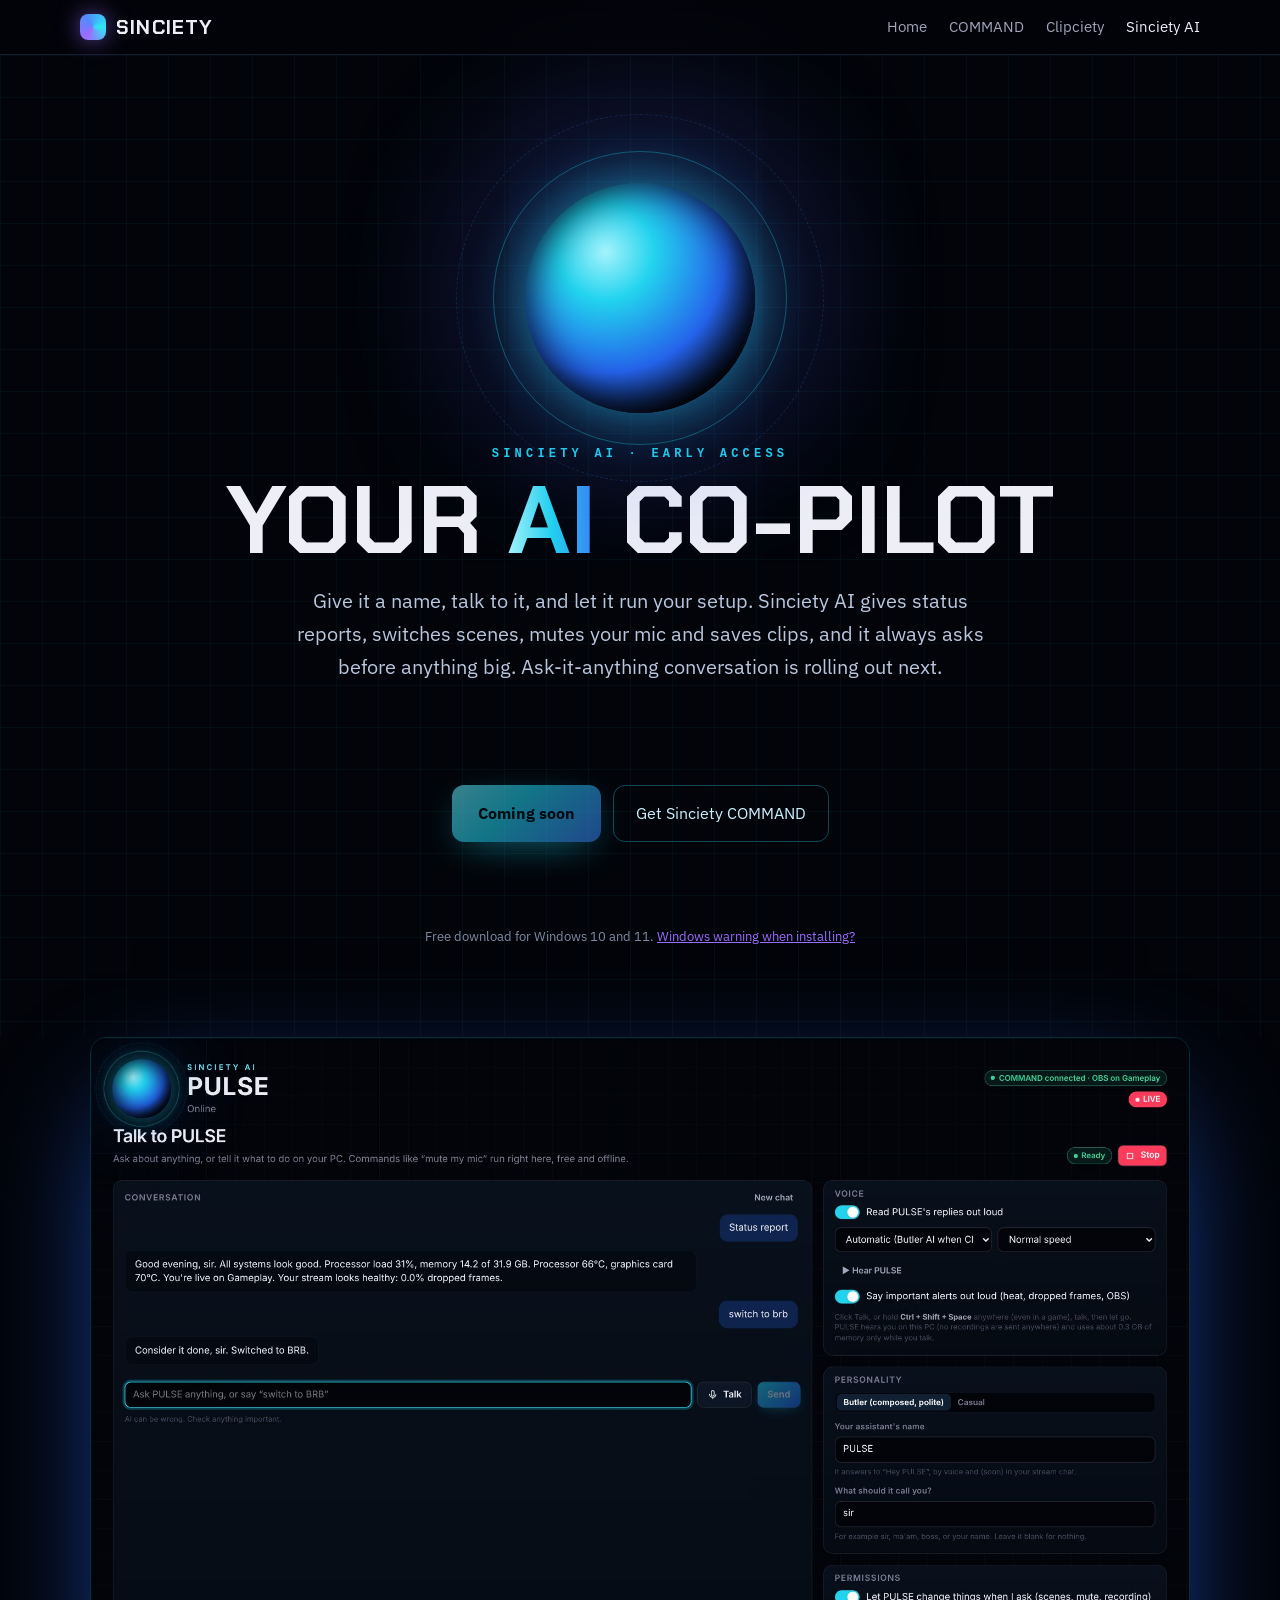
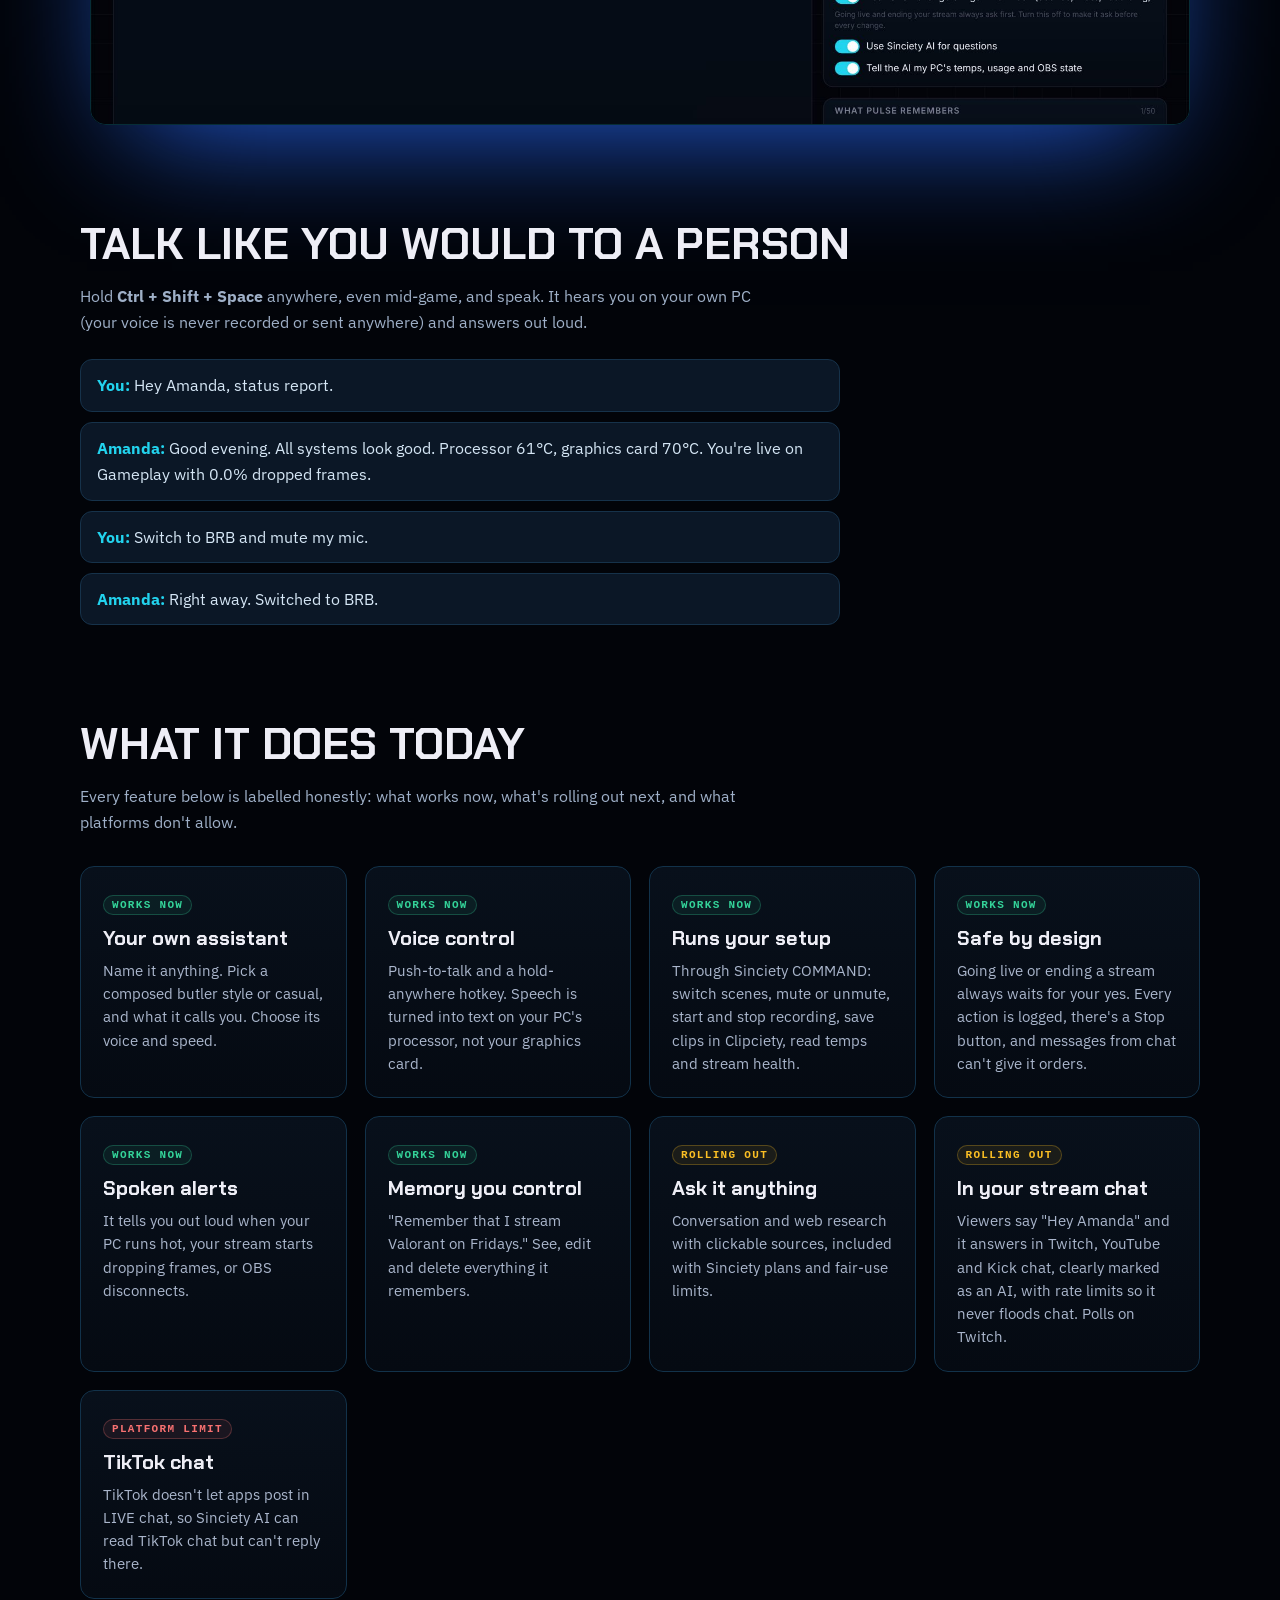
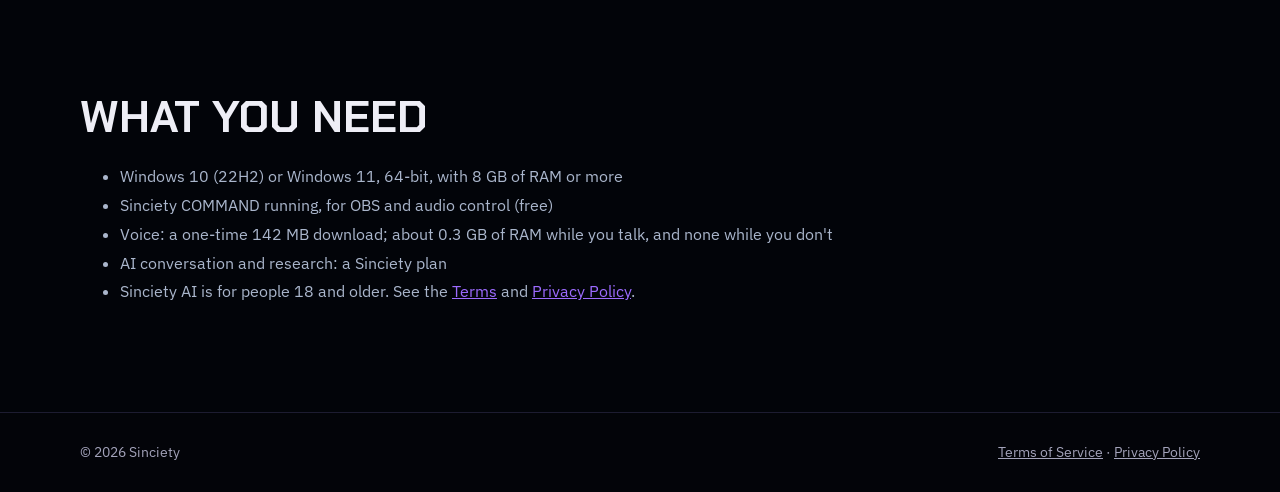
==== ai/index.html @ 3f9b436f "Sinciety AI page (early access, honest feature labels, download button appears on first release); fo" ====
<!doctype html>
<html lang="en">
<head>
  <meta charset="utf-8">
  <meta name="viewport" content="width=device-width, initial-scale=1, viewport-fit=cover">
  <title>Sinciety AI</title>
  <meta name="description" content="Sinciety AI: an AI companion for your PC and your stream. Name it, talk to it, and let it run your setup through Sinciety COMMAND.">
  <meta name="theme-color" content="#020409">
  <link rel="icon" href="../clipciety/icon.png">
  <link rel="preconnect" href="https://fonts.googleapis.com">
  <link rel="preconnect" href="https://fonts.gstatic.com" crossorigin>
  <link rel="stylesheet" href="https://fonts.googleapis.com/css2?family=Chakra+Petch:wght@500;600;700&family=IBM+Plex+Sans:wght@400;500;600&display=swap">
  <link rel="stylesheet" href="../styles.css">
  <style>
    :root { --cyan: #22d3ee; --blue: #2563eb; }
    body { background: #020409; }
    .ai-hero { position: relative; overflow: hidden; padding: clamp(60px, 10vw, 130px) 0 clamp(40px, 6vw, 80px); text-align: center;
      background-image: linear-gradient(#22d3ee0d 1px, transparent 1px), linear-gradient(90deg, #22d3ee0d 1px, transparent 1px); background-size: 42px 42px; }
    .orb { width: clamp(150px, 22vw, 230px); aspect-ratio: 1; border-radius: 50%; margin: 0 auto 34px; position: relative;
      background: radial-gradient(circle at 35% 30%, #a5f3fc 0%, #22d3ee 22%, #2563eb 55%, #020409 78%);
      box-shadow: 0 0 60px -6px #22d3eeaa, 0 0 200px -30px #2563eb, inset 0 0 40px #020409; animation: breathe 4s ease-in-out infinite; }
    .orb::before, .orb::after { content: ""; position: absolute; inset: -14%; border-radius: 50%; border: 1px solid #22d3ee55; animation: spin 14s linear infinite; }
    .orb::after { inset: -30%; border: 1px dashed #3b82f633; animation-duration: 28s; animation-direction: reverse; }
    @keyframes breathe { 50% { transform: scale(1.04) } } @keyframes spin { to { transform: rotate(360deg) } }
    @media (prefers-reduced-motion: reduce) { .orb, .orb::before, .orb::after { animation: none } }
    .ai-hero .eyebrow { font: 600 12px var(--mono, monospace); letter-spacing: .35em; color: var(--cyan); }
    .ai-hero h1 { font: 700 clamp(44px, 8vw, 96px)/.95 "Chakra Petch", sans-serif; text-transform: uppercase; margin: 14px 0 18px; }
    .ai-hero h1 span { background: linear-gradient(90deg, #a5f3fc, #22d3ee, #3b82f6); -webkit-background-clip: text; background-clip: text; color: transparent; }
    .ai-hero p.lede { color: #b9c6dd; font-size: clamp(17px, 2vw, 20px); max-width: 60ch; margin: 0 auto; }
    .cta { display: flex; gap: 12px; justify-content: center; flex-wrap: wrap; margin-top: 30px; }
    .btn-ai { display: inline-flex; align-items: center; gap: 8px; padding: 14px 26px; border-radius: 12px; font-weight: 700; color: #02131a; text-decoration: none;
      background: linear-gradient(135deg, #67e8f9, #22d3ee 40%, #3b82f6); box-shadow: 0 10px 40px -12px #22d3ee; }
    .btn-ai[aria-disabled="true"] { opacity: .55; pointer-events: none; }
    .btn-line { padding: 14px 22px; border-radius: 12px; border: 1px solid #22d3ee55; color: #cdeffd; text-decoration: none; }
    .note { color: #7f8ba3; font-size: 13px; margin-top: 12px; }
    .shot { max-width: 1100px; margin: 0 auto; border-radius: 16px; overflow: hidden; border: 1px solid #22d3ee33; box-shadow: 0 40px 120px -40px #2563eb; }
    .shot img { display: block; width: 100%; height: auto; }
    .grid3 { display: grid; grid-template-columns: repeat(auto-fit, minmax(260px, 1fr)); gap: 18px; margin-top: 30px; }
    .tile { padding: 22px; border-radius: 14px; background: linear-gradient(180deg, #08101b, #050a12); border: 1px solid #12324a; }
    .tile h3 { font: 700 20px "Chakra Petch", sans-serif; margin: 0 0 8px; }
    .tile p { color: #aab6cc; margin: 0; font-size: 15px; line-height: 1.55; }
    .tag { display: inline-block; font: 600 11px var(--mono, monospace); letter-spacing: .12em; padding: 3px 8px; border-radius: 999px; margin-bottom: 10px; }
    .tag.now { color: #34d399; background: #34d39914; border: 1px solid #34d39944; }
    .tag.soon { color: #fbbf24; background: #fbbf2414; border: 1px solid #fbbf2444; }
    .tag.wait { color: #f87171; background: #f8717114; border: 1px solid #f8717144; }
    section.ai-sec { padding: clamp(50px, 7vw, 90px) 0; }
    section.ai-sec h2 { font: 700 clamp(28px, 4vw, 44px) "Chakra Petch", sans-serif; text-transform: uppercase; margin: 0; }
    section.ai-sec .sub { color: #9fb0c8; max-width: 70ch; margin-top: 10px; }
    .says { display: grid; gap: 10px; margin-top: 24px; max-width: 760px; }
    .says div { padding: 12px 16px; border-radius: 12px; background: #0b1726; border: 1px solid #16324a; color: #d5e6f5; }
    .says b { color: var(--cyan); }
    ul.req { color: #aab6cc; line-height: 1.8; }
  </style>
</head>
<body>
  <header class="site"><div class="wrap">
    <a class="brand" href="../"><i aria-hidden="true"></i>Sinciety</a>
    <nav class="site" aria-label="Main">
      <a href="../">Home</a>
      <a href="../command/">COMMAND</a>
      <a href="../clipciety/">Clipciety</a>
      <a href="./" aria-current="page">Sinciety AI</a>
    </nav>
  </div></header>

  <main>
    <section class="ai-hero">
      <div class="wrap">
        <div class="orb" aria-hidden="true"></div>
        <div class="eyebrow">SINCIETY AI · EARLY ACCESS</div>
        <h1>Your <span>AI</span> co-pilot</h1>
        <p class="lede">Give it a name, talk to it, and let it run your setup. Sinciety AI gives status reports, switches scenes, mutes your mic and saves clips, and it always asks before anything big. Ask-it-anything conversation is rolling out next.</p>
        <div class="cta">
          <a class="btn-ai" id="dl" href="https://downloads.sinciety.org/ai" aria-disabled="true">Coming soon</a>
          <a class="btn-line" href="../command/">Get Sinciety COMMAND</a>
        </div>
        <p class="note" id="dl-note">Free download for Windows 10 and 11. <a href="../install.html">Windows warning when installing?</a></p>
      </div>
    </section>

    <div class="wrap"><div class="shot"><img src="../assets/media/ai/app.jpg" alt="Sinciety AI: the glowing orb, a spoken status report and voice settings" width="2000" height="1250" loading="lazy"></div></div>

    <section class="ai-sec">
      <div class="wrap">
        <h2>Talk like you would to a person</h2>
        <p class="sub">Hold <b>Ctrl + Shift + Space</b> anywhere, even mid-game, and speak. It hears you on your own PC (your voice is never recorded or sent anywhere) and answers out loud.</p>
        <div class="says">
          <div><b>You:</b> Hey Amanda, status report.</div>
          <div><b>Amanda:</b> Good evening. All systems look good. Processor 61°C, graphics card 70°C. You're live on Gameplay with 0.0% dropped frames.</div>
          <div><b>You:</b> Switch to BRB and mute my mic.</div>
          <div><b>Amanda:</b> Right away. Switched to BRB.</div>
        </div>
      </div>
    </section>

    <section class="ai-sec" style="padding-top:0">
      <div class="wrap">
        <h2>What it does today</h2>
        <p class="sub">Every feature below is labelled honestly: what works now, what's rolling out next, and what platforms don't allow.</p>
        <div class="grid3">
          <div class="tile"><span class="tag now">WORKS NOW</span><h3>Your own assistant</h3><p>Name it anything. Pick a composed butler style or casual, and what it calls you. Choose its voice and speed.</p></div>
          <div class="tile"><span class="tag now">WORKS NOW</span><h3>Voice control</h3><p>Push-to-talk and a hold-anywhere hotkey. Speech is turned into text on your PC's processor, not your graphics card.</p></div>
          <div class="tile"><span class="tag now">WORKS NOW</span><h3>Runs your setup</h3><p>Through Sinciety COMMAND: switch scenes, mute or unmute, start and stop recording, save clips in Clipciety, read temps and stream health.</p></div>
          <div class="tile"><span class="tag now">WORKS NOW</span><h3>Safe by design</h3><p>Going live or ending a stream always waits for your yes. Every action is logged, there's a Stop button, and messages from chat can't give it orders.</p></div>
          <div class="tile"><span class="tag now">WORKS NOW</span><h3>Spoken alerts</h3><p>It tells you out loud when your PC runs hot, your stream starts dropping frames, or OBS disconnects.</p></div>
          <div class="tile"><span class="tag now">WORKS NOW</span><h3>Memory you control</h3><p>"Remember that I stream Valorant on Fridays." See, edit and delete everything it remembers.</p></div>
          <div class="tile"><span class="tag soon">ROLLING OUT</span><h3>Ask it anything</h3><p>Conversation and web research with clickable sources, included with Sinciety plans and fair-use limits.</p></div>
          <div class="tile"><span class="tag soon">ROLLING OUT</span><h3>In your stream chat</h3><p>Viewers say "Hey Amanda" and it answers in Twitch, YouTube and Kick chat, clearly marked as an AI, with rate limits so it never floods chat. Polls on Twitch.</p></div>
          <div class="tile"><span class="tag wait">PLATFORM LIMIT</span><h3>TikTok chat</h3><p>TikTok doesn't let apps post in LIVE chat, so Sinciety AI can read TikTok chat but can't reply there.</p></div>
        </div>
      </div>
    </section>

    <section class="ai-sec" style="padding-top:0">
      <div class="wrap">
        <h2>What you need</h2>
        <ul class="req">
          <li>Windows 10 (22H2) or Windows 11, 64-bit, with 8 GB of RAM or more</li>
          <li>Sinciety COMMAND running, for OBS and audio control (free)</li>
          <li>Voice: a one-time 142 MB download; about 0.3 GB of RAM while you talk, and none while you don't</li>
          <li>AI conversation and research: a Sinciety plan</li>
          <li>Sinciety AI is for people 18 and older. See the <a href="../clipciety/terms.html">Terms</a> and <a href="../clipciety/privacy.html">Privacy Policy</a>.</li>
        </ul>
      </div>
    </section>
  </main>

  <footer class="site"><div class="wrap">
    <span>© 2026 Sinciety</span>
    <span><a href="../clipciety/terms.html">Terms of Service</a> · <a href="../clipciety/privacy.html">Privacy Policy</a></span>
  </div></footer>
  <script>
    // The button turns into a real download as soon as the first release is published.
    fetch("https://downloads.sinciety.org/ai?version").then((r) => r.ok ? r.json() : null).then((j) => {
      if (!j || !j.version) return;
      const a = document.getElementById("dl"); a.textContent = "Download for Windows"; a.removeAttribute("aria-disabled");
      document.getElementById("dl-note").firstChild.textContent = `Version ${j.version}. Free download for Windows 10 and 11. `;
    }).catch(() => {});
  </script>
</body>
</html>
---- styles.css ----
/* Sinciety: shared styles. Concept: a dark void with neon depth, glass panels floating over a 3D scene. */
:root {
  --bg: #05050a;
  --panel: rgba(18, 18, 30, 0.55);
  --panel-solid: #101018;
  --line: rgba(160, 150, 255, 0.16);
  --text: #eeeef6;
  --dim: #a3a3ba;
  --volt: #9d6bff;
  --arc: #4f8cff;
  --spark: #2ee6f2;
  --font: "IBM Plex Sans", "Segoe UI", system-ui, sans-serif;
  --display: "Chakra Petch", "Segoe UI", system-ui, sans-serif;
  color-scheme: dark;
}
* { box-sizing: border-box; }
html, body { margin: 0; }
html { scroll-behavior: smooth; }
body {
  background: radial-gradient(1200px 800px at 75% 10%, #1a1040 0%, transparent 60%),
              radial-gradient(900px 700px at 10% 90%, #0b1a40 0%, transparent 60%), var(--bg);
  background-attachment: fixed;
  color: var(--text); font: 16px/1.65 var(--font); overflow-x: hidden;
}
a { color: var(--volt); }
a:hover { color: #c3a6ff; }
:focus-visible { outline: 2px solid var(--spark); outline-offset: 3px; border-radius: 6px; }
.wrap { max-width: 1160px; margin: 0 auto; padding-left: max(20px, env(safe-area-inset-left)); padding-right: max(20px, env(safe-area-inset-right)); position: relative; }

/* 3D canvas sits behind everything */
#scene3d { position: fixed; inset: 0; width: 100%; height: 100%; z-index: 0; pointer-events: none; }
main, header.site, footer.site { position: relative; z-index: 1; }
/* pointer spotlight */
body::after {
  content: ""; position: fixed; inset: 0; pointer-events: none; z-index: 0;
  background: radial-gradient(500px circle at var(--mx, 50%) var(--my, 30%), rgba(157, 107, 255, 0.10), transparent 60%);
}

/* ---------- header ---------- */
header.site { position: sticky; top: 0; z-index: 20; backdrop-filter: blur(14px) saturate(1.3); -webkit-backdrop-filter: blur(14px) saturate(1.3);
  background: rgba(5, 5, 10, 0.55); border-bottom: 1px solid var(--line); }
header.site .wrap { display: flex; align-items: center; justify-content: space-between; gap: 16px; padding-block: 14px; flex-wrap: wrap; }
.brand { display: flex; align-items: center; gap: 10px; text-decoration: none; color: var(--text); font: 700 20px/1 var(--display); letter-spacing: .06em; text-transform: uppercase; }
.brand i { width: 26px; height: 26px; border-radius: 8px; background: conic-gradient(from 210deg, var(--volt), var(--arc), var(--spark), var(--volt)); box-shadow: 0 0 22px rgba(157,107,255,.6); }
nav.site { display: flex; gap: 22px; flex-wrap: wrap; font-size: 15px; }
nav.site a { color: var(--dim); text-decoration: none; transition: color .2s; }
nav.site a:hover, nav.site a[aria-current="page"] { color: var(--text); }

/* ---------- type ---------- */
h1, h2, h3 { font-family: var(--display); line-height: 1.05; text-wrap: balance; margin: 0; }
.eyebrow { font: 600 12px/1 var(--font); letter-spacing: .22em; text-transform: uppercase; color: var(--spark); }
.grad { background: linear-gradient(100deg, #fff 0%, #c9b5ff 35%, var(--arc) 65%, var(--spark) 100%); -webkit-background-clip: text; background-clip: text; color: transparent; }
.lede { font-size: clamp(17px, 2vw, 20px); color: var(--dim); max-width: 58ch; margin: 22px 0 0; }

/* ---------- buttons ---------- */
.btn { position: relative; display: inline-flex; align-items: center; gap: 8px; padding: 14px 22px; border-radius: 12px; font-weight: 600; text-decoration: none;
  color: #fff; background: linear-gradient(120deg, #7d4dff, var(--arc)); box-shadow: 0 10px 40px -10px rgba(125, 77, 255, .8);
  transition: transform .2s, box-shadow .2s, filter .2s; }
.btn:hover { color: #fff; transform: translateY(-2px); box-shadow: 0 16px 50px -10px rgba(125, 77, 255, 1); filter: brightness(1.08); }
.btn.ghost { background: rgba(255,255,255,0.04); border: 1px solid var(--line); box-shadow: none; }
.actions { display: flex; gap: 12px; flex-wrap: wrap; margin-top: 32px; }

/* ---------- hero (home) ---------- */
.hero { min-height: calc(100vh - 64px); display: grid; align-items: center; padding-block: 48px; }
.hero .stack { position: relative; }
.mega { font-size: clamp(64px, 15vw, 210px); letter-spacing: -.02em; text-transform: uppercase; font-weight: 700; }
.mega.outline { position: absolute; inset: 0 auto auto 0; color: transparent; -webkit-text-stroke: 1px rgba(157,107,255,.45); pointer-events: none; transform: translate(10px, 10px); }
.scroll-cue { margin-top: 48px; display: inline-flex; gap: 10px; align-items: center; color: var(--dim); font-size: 13px; letter-spacing: .14em; text-transform: uppercase; }
.scroll-cue span { width: 22px; height: 36px; border-radius: 12px; border: 1px solid var(--line); position: relative; }
.scroll-cue span::after { content: ""; position: absolute; left: 50%; top: 7px; width: 4px; height: 7px; margin-left: -2px; border-radius: 2px; background: var(--spark); animation: cue 1.8s infinite; }
@keyframes cue { 0% { transform: translateY(0); opacity: 1 } 80% { transform: translateY(12px); opacity: 0 } 100% { opacity: 0 } }

/* ---------- marquee ---------- */
.marquee { border-block: 1px solid var(--line); overflow: hidden; background: rgba(10,10,20,.5); backdrop-filter: blur(6px); position: relative; z-index: 1; }
.marquee .track { display: flex; gap: 48px; width: max-content; padding-block: 18px; animation: marq 28s linear infinite;
  font: 600 clamp(18px, 2.4vw, 28px)/1 var(--display); text-transform: uppercase; letter-spacing: .08em; color: rgba(238,238,246,.75); }
.marquee .track b { color: var(--volt); font-weight: 600; }
@keyframes marq { to { transform: translateX(-50%); } }

/* ---------- sections ---------- */
section.block { padding-block: clamp(80px, 12vw, 140px); }
section.block h2 { font-size: clamp(36px, 6vw, 72px); }
section.block .sub { color: var(--dim); max-width: 60ch; margin-top: 16px; font-size: 18px; }

/* glass tilt cards */
.glass { position: relative; background: var(--panel); border: 1px solid var(--line); border-radius: 22px; padding: 28px;
  backdrop-filter: blur(18px) saturate(1.2); -webkit-backdrop-filter: blur(18px) saturate(1.2); transform-style: preserve-3d;
  transition: transform .25s ease-out, border-color .25s; overflow: hidden; }
.glass::before { content: ""; position: absolute; inset: 0; border-radius: inherit; pointer-events: none;
  background: radial-gradient(420px circle at var(--gx, 50%) var(--gy, 0%), rgba(157,107,255,.16), transparent 55%); }
.glass:hover { border-color: rgba(157,107,255,.45); }
.glass h3 { font-size: 24px; margin: 6px 0 10px; }
.glass p { color: var(--dim); margin: 0; }
.grid3 { display: grid; grid-template-columns: repeat(auto-fit, minmax(min(100%, 300px), 1fr)); gap: 18px; margin-top: 48px; }
.icon-dot { width: 44px; height: 44px; border-radius: 14px; display: grid; place-items: center; background: linear-gradient(135deg, rgba(157,107,255,.35), rgba(79,140,255,.2));
  border: 1px solid var(--line); color: #fff; font: 700 18px/1 var(--display); }

/* product showcase */
.product { display: grid; grid-template-columns: 1.1fr 1fr; gap: 40px; align-items: center; margin-top: 48px; padding: clamp(28px, 4vw, 48px); }
.product h3 { font-size: clamp(32px, 4vw, 48px); }
.product .tags { display: flex; gap: 8px; flex-wrap: wrap; margin-top: 18px; }
.tag { font-size: 12px; padding: 5px 10px; border-radius: 999px; border: 1px solid var(--line); color: var(--dim); }
.product-art { position: relative; height: 320px; display: grid; place-items: center; }
.product-art img { width: 140px; height: 140px; border-radius: 34px; box-shadow: 0 30px 80px -20px rgba(125,77,255,.9); transform: translateZ(60px); }
.orbit { position: absolute; border: 1px solid var(--line); border-radius: 50%; animation: spin 18s linear infinite; }
.orbit::after { content: ""; position: absolute; top: -5px; left: 50%; width: 10px; height: 10px; border-radius: 50%; background: var(--spark); box-shadow: 0 0 14px var(--spark); }
@keyframes spin { to { transform: rotate(360deg); } }

/* CTA */
.cta { text-align: center; padding: clamp(40px, 6vw, 72px); }
.cta h2 { font-size: clamp(32px, 5vw, 56px); }

/* ---------- Clipciety hero with 3D phone ---------- */
.app-hero { min-height: calc(100vh - 64px); display: grid; grid-template-columns: 1.05fr 1fr; gap: 32px; align-items: center; padding-block: 48px; }
.app-hero h1 { font-size: clamp(42px, 6.4vw, 84px); margin-top: 16px; }
.stage { position: relative; height: 620px; perspective: 1400px; display: grid; place-items: center; }
.phone-scene { position: relative; transform-style: preserve-3d; transform: rotateY(-14deg) rotateX(6deg); }
.phone { position: relative; width: 270px; height: 560px; border-radius: 44px; padding: 12px; transform-style: preserve-3d;
  background: linear-gradient(145deg, #2a2a3c, #0c0c14); box-shadow: 0 60px 120px -30px rgba(79,140,255,.55), 0 0 0 1px rgba(255,255,255,.08) inset; }
.screen { position: relative; width: 100%; height: 100%; border-radius: 34px; overflow: hidden; background: #000; transform: translateZ(2px); }
.clip-bg { position: absolute; inset: -20%; background:
  radial-gradient(40% 30% at 30% 30%, #ff4fd8 0%, transparent 60%),
  radial-gradient(45% 35% at 70% 60%, #4f8cff 0%, transparent 60%),
  radial-gradient(35% 30% at 40% 80%, #2ee6f2 0%, transparent 60%), #120a2a;
  filter: blur(18px) saturate(1.3); animation: drift 9s ease-in-out infinite alternate; }
@keyframes drift { to { transform: translate(6%, -5%) scale(1.15) rotate(8deg); } }
.clip-game { position: absolute; left: 0; right: 0; top: 34%; height: 32%; background:
  linear-gradient(180deg, rgba(0,0,0,.2), rgba(0,0,0,.45)), repeating-linear-gradient(90deg, rgba(255,255,255,.05) 0 2px, transparent 2px 22px);
  border-block: 1px solid rgba(255,255,255,.15); }
.clip-game::after { content: ""; position: absolute; left: 12%; bottom: 18%; width: 34px; height: 34px; border-radius: 8px; background: #fff;
  box-shadow: 0 0 24px #fff; animation: jump 2.4s cubic-bezier(.3,.7,.4,1) infinite; }
@keyframes jump { 0%,100% { transform: translate(0,0) } 40% { transform: translate(120px,-70px) rotate(180deg) } 70% { transform: translate(170px,0) rotate(360deg) } }
.caption { position: absolute; left: 0; right: 0; bottom: 22%; text-align: center; font: 800 26px/1.1 var(--display); text-transform: uppercase; color: #fff;
  text-shadow: 0 3px 0 #000, 0 0 16px rgba(0,0,0,.6); }
.caption span { display: inline-block; margin: 0 4px; opacity: .95; }
.caption span.on { color: var(--spark); animation: pop .35s ease-out; }
@keyframes pop { 0% { transform: scale(.8) } 60% { transform: scale(1.22) } 100% { transform: scale(1.1) } }
.ui-top { position: absolute; top: 18px; left: 16px; right: 16px; display: flex; justify-content: space-between; font: 600 12px/1 var(--font); }
.live { background: #ff3b5c; color: #fff; padding: 5px 9px; border-radius: 6px; letter-spacing: .08em; }
.score { width: 42px; height: 42px; border-radius: 50%; display: grid; place-items: center; background: conic-gradient(var(--volt) 92%, rgba(255,255,255,.15) 0); }
.score b { width: 34px; height: 34px; border-radius: 50%; display: grid; place-items: center; background: #0b0b14; font: 700 13px var(--display); }
.float { position: absolute; transform-style: preserve-3d; padding: 10px 14px; border-radius: 14px; font: 600 14px/1.2 var(--font); white-space: nowrap;
  background: rgba(18,18,30,.75); border: 1px solid var(--line); backdrop-filter: blur(10px); box-shadow: 0 20px 50px -15px rgba(0,0,0,.8); animation: bob 5s ease-in-out infinite; }
.float small { display: block; color: var(--dim); font-weight: 500; font-size: 11px; }
@keyframes bob { 50% { translate: 0 -10px; } }
.f1 { top: 70px; left: -150px; transform: translateZ(120px); }
.f2 { top: 230px; right: -170px; transform: translateZ(160px); animation-delay: -1.5s; }
.f3 { bottom: 120px; left: -130px; transform: translateZ(90px); animation-delay: -3s; }
.f4 { bottom: 30px; right: -120px; transform: translateZ(140px); animation-delay: -2s; }
.chip-live { color: #ff6b85; }

/* steps */
.steps { display: grid; grid-template-columns: repeat(auto-fit, minmax(min(100%, 230px), 1fr)); gap: 18px; margin-top: 48px; counter-reset: s; }
.steps .glass::after { counter-increment: s; content: counter(s, decimal-leading-zero); position: absolute; right: 22px; top: 18px;
  font: 700 46px/1 var(--display); color: transparent; -webkit-text-stroke: 1px rgba(157,107,255,.45); }

/* reveal */
.js .reveal { opacity: 0; transform: translateY(28px); transition: opacity .8s ease, transform .8s cubic-bezier(.2,.7,.2,1); transition-delay: var(--d, 0ms); }
.js .reveal.in { opacity: 1; transform: none; }

/* ---------- legal pages ---------- */
article.legal { max-width: 760px; padding-block: 56px 80px; background: rgba(8,8,14,.6); }
article.legal h1 { font-size: clamp(36px, 6vw, 56px); margin: 6px 0 10px; }
article.legal h2 { font-size: 24px; margin: 36px 0 10px; }
article.legal p, article.legal li { color: #d6d6e2; }
article.legal .meta { color: var(--dim); font-size: 14px; }
article.legal ul { padding-left: 22px; }
article.legal table { width: 100%; border-collapse: collapse; font-size: 15px; margin: 12px 0; }
article.legal th, article.legal td { text-align: left; vertical-align: top; border-top: 1px solid var(--line); padding: 10px 8px; }
article.legal th { color: var(--dim); font-weight: 600; }
.table-scroll { overflow-x: auto; }

/* ---------- footer ---------- */
footer.site { border-top: 1px solid var(--line); color: var(--dim); font-size: 14px; background: rgba(5,5,10,.7); }
footer.site .wrap { display: flex; justify-content: space-between; gap: 16px; flex-wrap: wrap; padding-block: 28px; }
footer.site a { color: var(--dim); }

/* ---------- responsive ---------- */
@media (max-width: 900px) {
  .product, .app-hero { grid-template-columns: 1fr; }
  .stage { height: 600px; }
  .f1 { left: -40px; } .f2 { right: -40px; } .f3 { left: -30px; } .f4 { right: -20px; }
  .product-art { height: 240px; }
}
@media (max-width: 520px) {
  .phone { width: 230px; height: 480px; }
  .stage { height: 540px; }
  .float { font-size: 12px; padding: 8px 10px; }
  .f1, .f3 { left: -10px; } .f2, .f4 { right: -10px; }
}
@media (prefers-reduced-motion: reduce) {
  *, *::before, *::after { animation: none !important; transition: none !important; scroll-behavior: auto !important; }
}

/* ================= Cinematic layer ================= */
html.lenis, html.lenis body { height: auto; }
.lenis.lenis-smooth { scroll-behavior: auto !important; }
.lenis.lenis-stopped { overflow: hidden; }

/* intro: letterbox bars + decoding title over the camera fly-out */
#intro { position: fixed; inset: 0; z-index: 100; display: grid; place-items: center; cursor: pointer;
  background: radial-gradient(60% 50% at 50% 50%, rgba(5,5,10,.2), rgba(5,5,10,.85)); transition: opacity 1s ease .2s; }
#intro::before, #intro::after { content: ""; position: absolute; left: 0; right: 0; height: 13vh; background: #000; transition: transform 1s cubic-bezier(.7,0,.2,1); }
#intro::before { top: 0; transform: translateY(-100%); }
#intro::after { bottom: 0; transform: translateY(100%); }
#intro.play::before, #intro.play::after { transform: none; }
#intro.done { opacity: 0; pointer-events: none; }
#intro.done::before { transform: translateY(-100%); }
#intro.done::after { transform: translateY(100%); }
.intro-word { font: 700 clamp(44px, 11vw, 150px)/1 var(--display); letter-spacing: .12em; text-transform: uppercase; color: #fff;
  text-shadow: 0 0 30px rgba(157,107,255,.9), 0 0 80px rgba(79,140,255,.6); opacity: 0; transform: scale(1.08); filter: blur(10px);
  transition: opacity .8s ease, transform 2.4s cubic-bezier(.2,.7,.2,1), filter .8s ease; }
#intro.play .intro-word { opacity: 1; transform: scale(1); filter: blur(0); }
#intro.done .intro-word { opacity: 0; transform: scale(1.6); filter: blur(14px); transition-duration: .9s; }
.intro-sub { position: absolute; bottom: calc(13vh + 22px); left: 0; right: 0; text-align: center; color: var(--dim); font-size: 12px; letter-spacing: .3em; text-transform: uppercase; opacity: 0; transition: opacity .6s .6s; }
#intro.play .intro-sub { opacity: .8; }
#intro.done .intro-sub { opacity: 0; transition-delay: 0s; }
main, header.site { transition: opacity 1.2s ease .3s; }
.intro-on main, .intro-on header.site { opacity: 0; }

/* glow cursor */
.cursor-ring { position: fixed; left: 0; top: 0; width: 34px; height: 34px; border-radius: 50%; pointer-events: none; z-index: 90;
  border: 1px solid rgba(157,107,255,.7); box-shadow: 0 0 18px rgba(157,107,255,.55), inset 0 0 10px rgba(46,230,242,.25);
  mix-blend-mode: screen; transition: width .25s, height .25s, background .25s, border-color .25s; }
.cursor-ring.hot { width: 64px; height: 64px; background: rgba(157,107,255,.10); border-color: rgba(46,230,242,.8); }
.cursor-ring.press { width: 24px; height: 24px; }

/* story: pinned chapters */
.story { position: relative; height: 420vh; z-index: 1; }
.story-pin { position: sticky; top: 0; height: 100vh; display: grid; align-items: center; overflow: hidden;
  background: linear-gradient(90deg, rgba(5,5,10,.82) 0%, rgba(5,5,10,.55) 38%, transparent 70%); }
.story-pin .wrap { width: 100%; }
.story-head { margin-bottom: 8px; }
.chapters { position: relative; height: 52vh; max-height: 440px; }
.chapter { position: absolute; inset: 0; display: flex; flex-direction: column; justify-content: center; max-width: 640px;
  opacity: 0; transform: translateY(40px); filter: blur(8px); transition: opacity .7s ease, transform .9s cubic-bezier(.2,.7,.2,1), filter .7s ease; pointer-events: none; }
.chapter.on { opacity: 1; transform: none; filter: none; pointer-events: auto; }
.chapter .num { font: 700 clamp(80px, 14vw, 180px)/.85 var(--display); color: transparent; -webkit-text-stroke: 1px rgba(255,255,255,.35); }
.chapter h3 { font-size: clamp(38px, 6vw, 80px); margin: 10px 0 14px; text-transform: uppercase; }
.chapter p { color: #cfcfe0; font-size: clamp(16px, 1.8vw, 20px); max-width: 48ch; margin: 0; }
.c1 h3 { color: #ff6b85; } .c2 h3 { color: var(--spark); } .c3 h3 { color: #ff7be3; } .c4 h3 { color: #3dffa8; }
.chapter h3 { text-shadow: 0 0 40px currentColor; }
.story-dots { position: absolute; right: max(20px, env(safe-area-inset-right)); top: 50%; transform: translateY(-50%); display: grid; gap: 12px; }
.story-dots i { width: 8px; height: 8px; border-radius: 50%; background: rgba(255,255,255,.2); transition: background .3s, transform .3s, box-shadow .3s; }
.story-dots i.on { background: #fff; transform: scale(1.5); box-shadow: 0 0 12px #fff; }
.story-bar { position: absolute; left: 0; right: 0; bottom: 0; height: 2px; background: rgba(255,255,255,.08); }
.story-bar b { display: block; height: 100%; background: linear-gradient(90deg, var(--volt), var(--spark)); transform-origin: left; transform: scaleX(0); }

html:not(.js) .story { height: auto; }
html:not(.js) .story-pin { position: static; height: auto; padding-block: 80px; }
html:not(.js) .chapters { height: auto; max-height: none; display: grid; gap: 40px; }
html:not(.js) .chapter { position: static; opacity: 1; transform: none; filter: none; }

/* glossy shine sweep on primary buttons */
.btn { overflow: hidden; }
.btn::after { content: ""; position: absolute; inset: 0; background: linear-gradient(110deg, transparent 30%, rgba(255,255,255,.35) 50%, transparent 70%);
  transform: translateX(-120%); transition: transform .8s ease; }
.btn:hover::after { transform: translateX(120%); }
.btn { transition: transform .35s cubic-bezier(.2,.7,.2,1), box-shadow .2s, filter .2s; }

@media (max-width: 760px) {
  .story { height: 380vh; }
  .story-pin { background: linear-gradient(180deg, transparent 10%, rgba(5,5,10,.75) 40%, rgba(5,5,10,.75) 80%, transparent); }
  .chapters { height: 62vh; }
}
@media (prefers-reduced-motion: reduce) {
  #intro { display: none; }
  .story { height: auto; }
  .story-pin { position: static; height: auto; padding-block: 80px; }
  .chapters { height: auto; max-height: none; display: grid; gap: 40px; }
  .chapter { position: static; opacity: 1; transform: none; filter: none; }
  .story-dots, .story-bar { display: none; }
}
.story-head .eyebrow { opacity: .85; }
.js .no-js-hint { position: absolute; width: 1px; height: 1px; overflow: hidden; clip: rect(0 0 0 0); }
html:not(.js) .no-js-hint { display: block; }

/* sound toggle */
.sound-toggle { position: fixed; left: max(18px, env(safe-area-inset-left)); bottom: max(18px, env(safe-area-inset-bottom)); z-index: 60;
  display: inline-flex; align-items: center; gap: 10px; padding: 10px 14px; border-radius: 999px; cursor: pointer;
  background: rgba(14,14,24,.7); border: 1px solid var(--line); color: var(--dim); font: 600 12px/1 var(--font); letter-spacing: .14em; text-transform: uppercase;
  backdrop-filter: blur(12px); -webkit-backdrop-filter: blur(12px); transition: color .2s, border-color .2s; }
.sound-toggle:hover, .sound-toggle.on { color: var(--text); border-color: rgba(157,107,255,.55); }
.sound-toggle .eq { display: inline-flex; align-items: flex-end; gap: 2px; height: 14px; }
.sound-toggle .eq i { width: 3px; height: 3px; border-radius: 1px; background: currentColor; transition: height .3s; }
.sound-toggle.on .eq i { background: var(--spark); animation: eq 1s ease-in-out infinite; }
.sound-toggle.on .eq i:nth-child(2) { animation-delay: -.3s; } .sound-toggle.on .eq i:nth-child(3) { animation-delay: -.6s; } .sound-toggle.on .eq i:nth-child(4) { animation-delay: -.15s; }
.sound-toggle.armed { border-color: rgba(46,230,242,.5); }
@keyframes eq { 0%,100% { height: 3px } 50% { height: 14px } }

/* trailer: cinema frame */
.cinema { position: relative; margin-top: 44px; border-radius: 24px; overflow: hidden; aspect-ratio: 16 / 9; background: #000;
  border: 1px solid rgba(157,107,255,.35); box-shadow: 0 50px 140px -30px rgba(79,140,255,.55), 0 0 0 1px rgba(255,255,255,.04) inset; }
.cinema video { display: block; width: 100%; height: 100%; object-fit: cover; }
.cinema-play { position: absolute; left: 50%; top: 50%; transform: translate(-50%, -50%); display: inline-flex; align-items: center; gap: 12px;
  padding: 16px 24px 16px 18px; border-radius: 999px; border: 1px solid rgba(255,255,255,.25); cursor: pointer;
  background: rgba(10,10,20,.55); color: #fff; font: 600 16px/1 var(--font); backdrop-filter: blur(12px); -webkit-backdrop-filter: blur(12px);
  box-shadow: 0 0 40px rgba(157,107,255,.45); transition: transform .3s cubic-bezier(.2,.7,.2,1), background .2s; }
.cinema-play:hover { transform: translate(-50%, -50%) scale(1.06); background: rgba(40,24,90,.7); }
.cinema-play b { width: 40px; height: 40px; border-radius: 50%; display: grid; place-items: center; background: linear-gradient(135deg, var(--volt), var(--arc)); font-size: 14px; }
.cinema.playing .cinema-play { opacity: 0; pointer-events: none; }
.cinema::after { content: ""; position: absolute; inset: 0; pointer-events: none; border-radius: inherit; box-shadow: inset 0 0 80px rgba(0,0,0,.55); }
.cinema.playing::after { display: none; }
@media (max-width: 520px) { .cinema { border-radius: 16px; } .cinema-play { padding: 10px 16px 10px 10px; font-size: 14px; } .cinema-play b { width: 32px; height: 32px; } }

/* Recommended specs table */
.specs-wrap { margin-top: 40px; padding: 8px 20px; overflow-x: auto; }
.specs { width: 100%; border-collapse: collapse; font-size: 15px; min-width: 560px; }
.specs th, .specs td { padding: 14px 12px; border-bottom: 1px solid rgba(143,181,255,.12); text-align: left; vertical-align: top; }
.specs tr:last-child td { border-bottom: 0; }
.specs thead th { font-weight: 700; text-transform: uppercase; letter-spacing: .08em; font-size: 13px; color: #fff; }
.specs td:first-child { color: var(--dim); white-space: nowrap; }
@media (max-width: 600px) {
  .specs-wrap { padding: 4px 10px; }
  .specs { min-width: 0; font-size: 13px; }
  .specs th, .specs td { padding: 10px 6px; }
  .specs td:first-child { white-space: normal; }
}

/* "Windows warning?" help link under download buttons */
.dl-help { margin-top: 10px; font-size: 13px; }
.dl-help a { color: var(--dim); text-decoration: underline; text-underline-offset: 3px; }
.dl-help a:hover { color: #fff; }
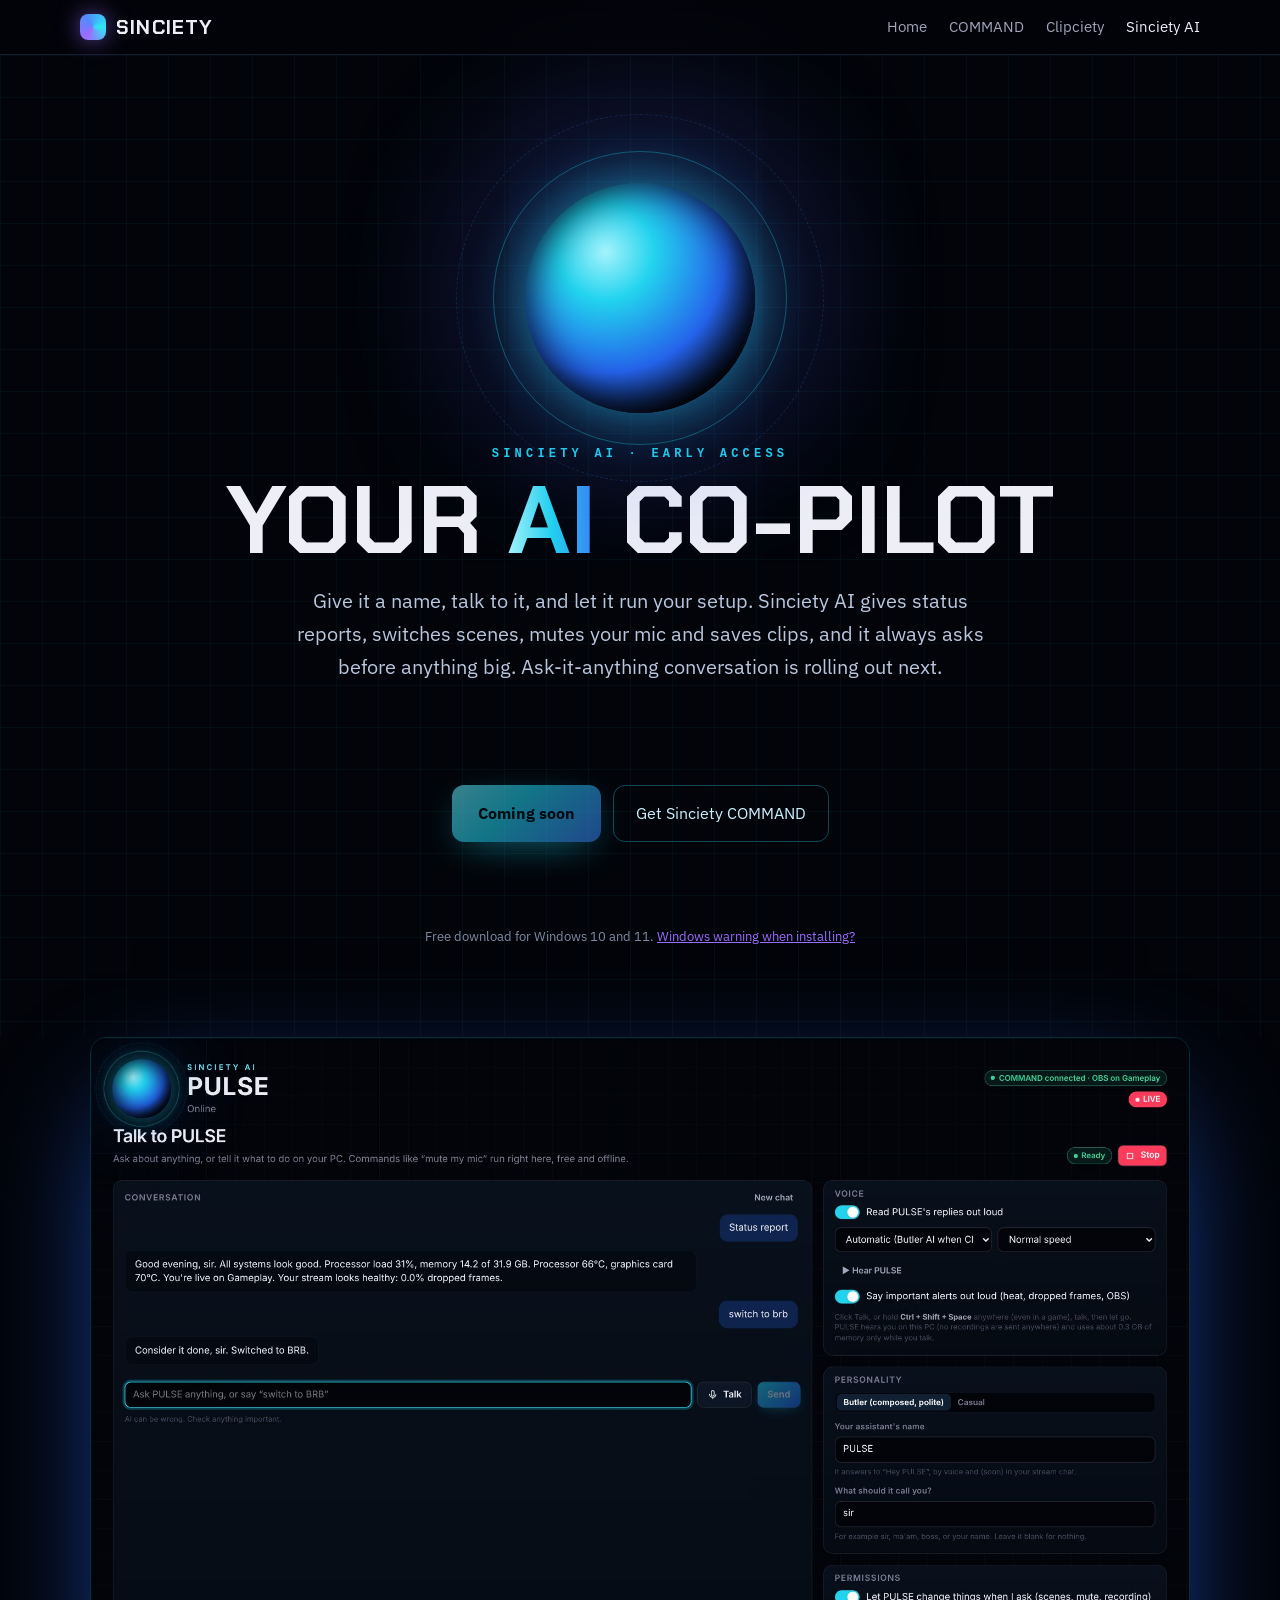
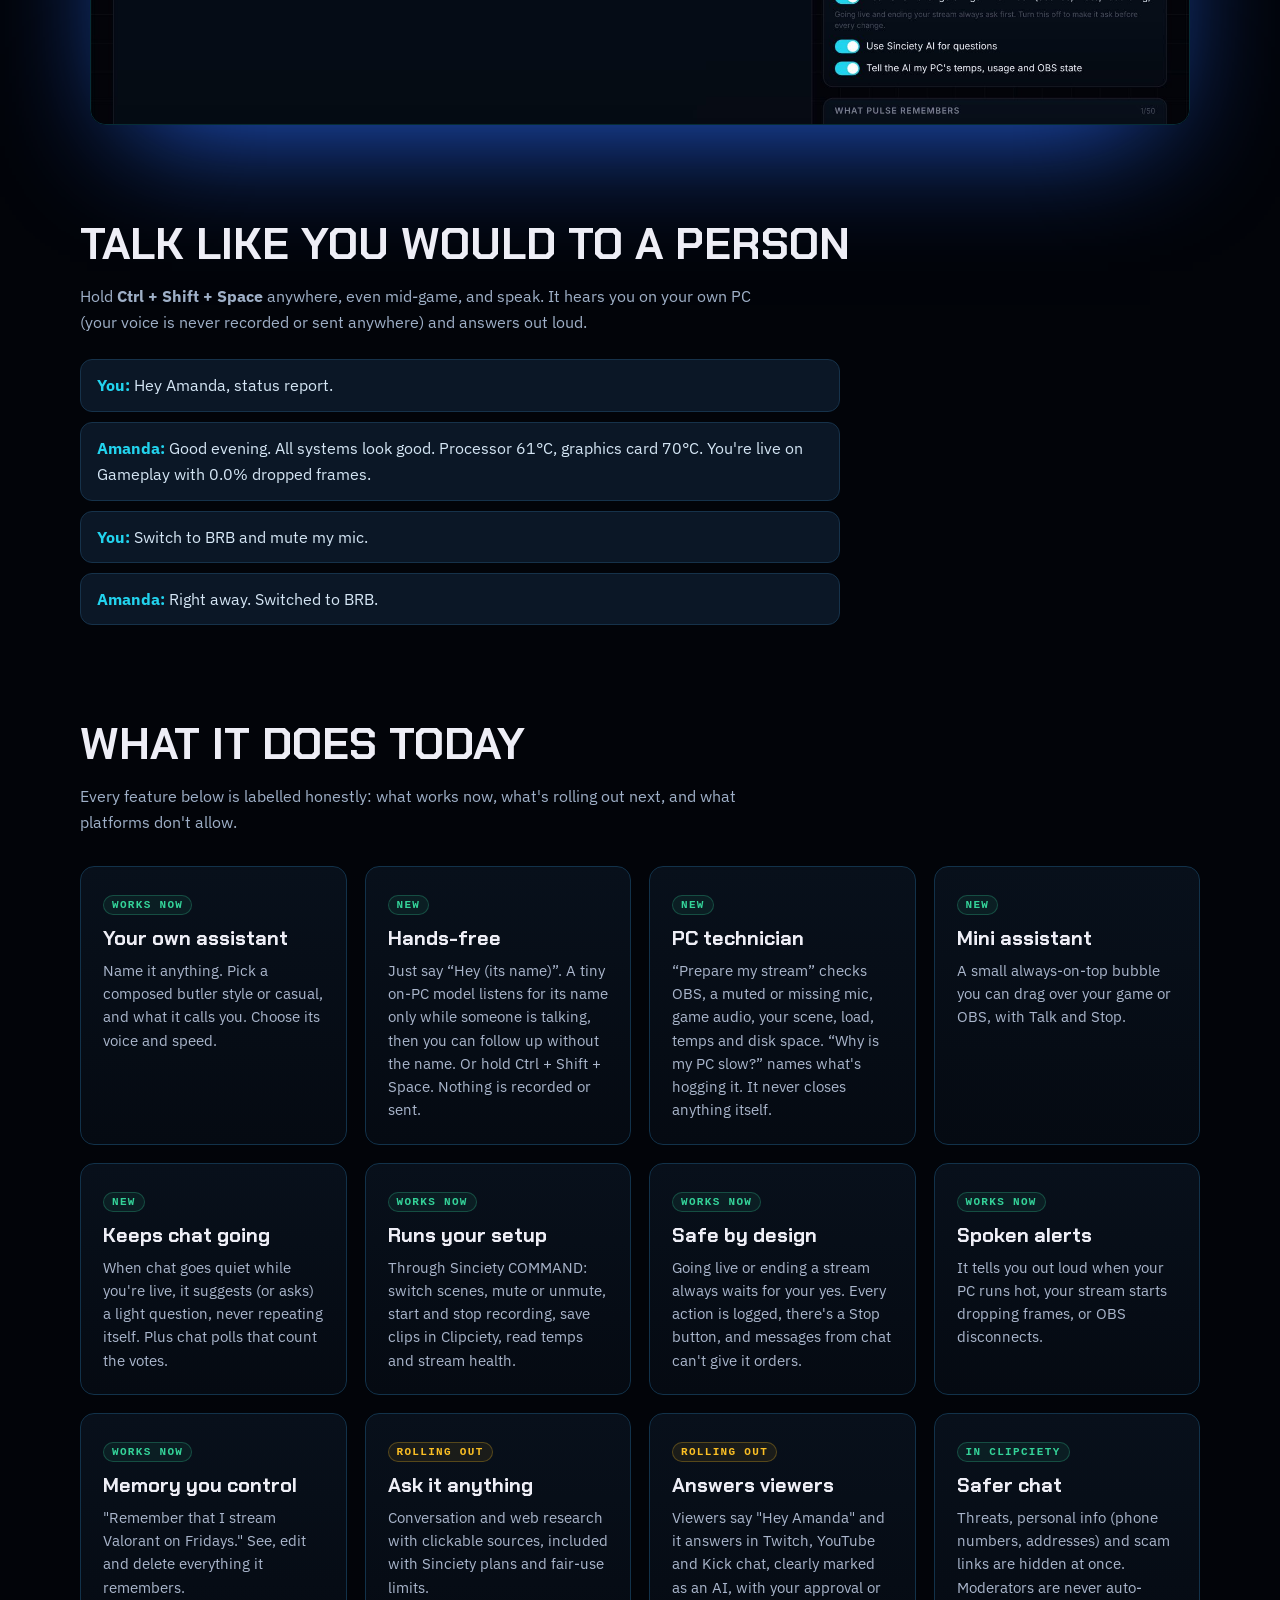
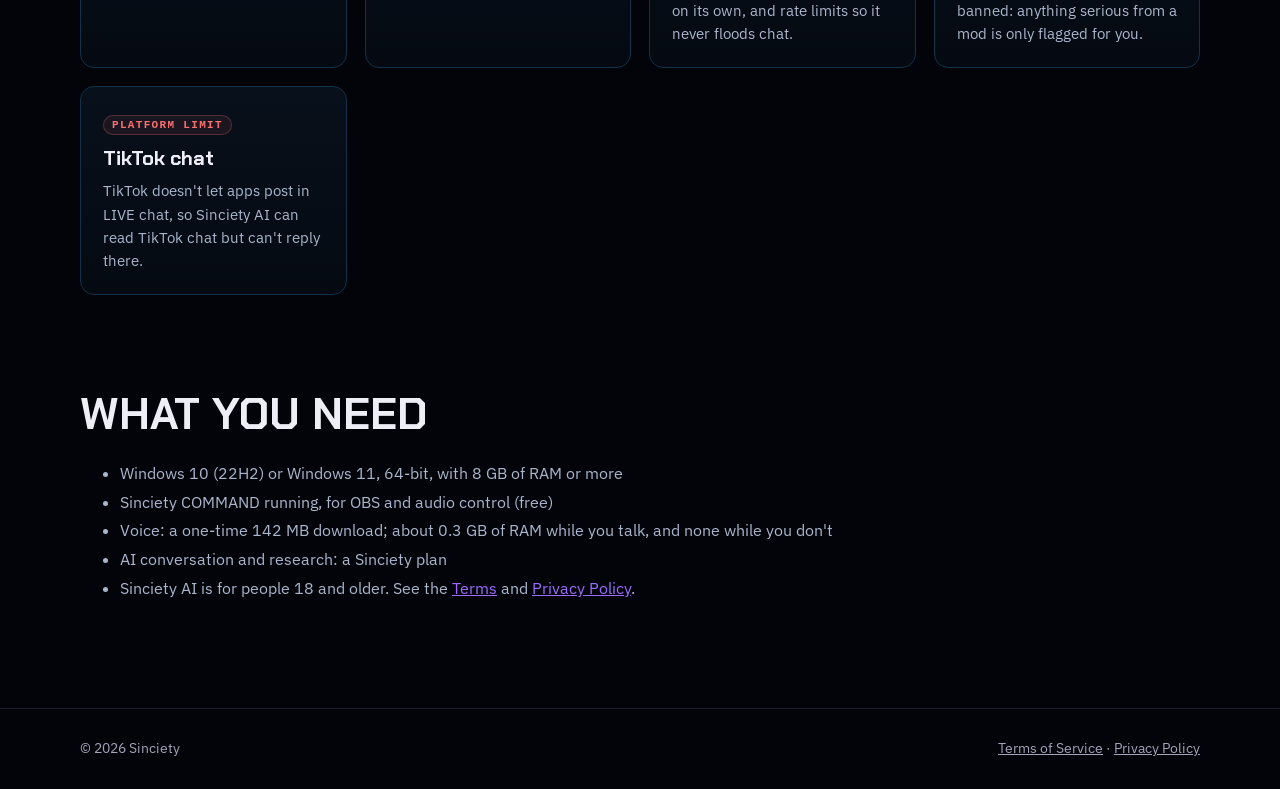
==== commit acb928b9: "Home: Sinciety AI in the scroll dive, quick links and products; AI page: hands-free, PC technician, " ====
--- a/ai/index.html
+++ b/ai/index.html
@@ -99,13 +99,17 @@
         <p class="sub">Every feature below is labelled honestly: what works now, what's rolling out next, and what platforms don't allow.</p>
         <div class="grid3">
           <div class="tile"><span class="tag now">WORKS NOW</span><h3>Your own assistant</h3><p>Name it anything. Pick a composed butler style or casual, and what it calls you. Choose its voice and speed.</p></div>
-          <div class="tile"><span class="tag now">WORKS NOW</span><h3>Voice control</h3><p>Push-to-talk and a hold-anywhere hotkey. Speech is turned into text on your PC's processor, not your graphics card.</p></div>
+          <div class="tile"><span class="tag now">NEW</span><h3>Hands-free</h3><p>Just say “Hey (its name)”. A tiny on-PC model listens for its name only while someone is talking, then you can follow up without the name. Or hold Ctrl + Shift + Space. Nothing is recorded or sent.</p></div>
+          <div class="tile"><span class="tag now">NEW</span><h3>PC technician</h3><p>“Prepare my stream” checks OBS, a muted or missing mic, game audio, your scene, load, temps and disk space. “Why is my PC slow?” names what's hogging it. It never closes anything itself.</p></div>
+          <div class="tile"><span class="tag now">NEW</span><h3>Mini assistant</h3><p>A small always-on-top bubble you can drag over your game or OBS, with Talk and Stop.</p></div>
+          <div class="tile"><span class="tag now">NEW</span><h3>Keeps chat going</h3><p>When chat goes quiet while you're live, it suggests (or asks) a light question, never repeating itself. Plus chat polls that count the votes.</p></div>
           <div class="tile"><span class="tag now">WORKS NOW</span><h3>Runs your setup</h3><p>Through Sinciety COMMAND: switch scenes, mute or unmute, start and stop recording, save clips in Clipciety, read temps and stream health.</p></div>
           <div class="tile"><span class="tag now">WORKS NOW</span><h3>Safe by design</h3><p>Going live or ending a stream always waits for your yes. Every action is logged, there's a Stop button, and messages from chat can't give it orders.</p></div>
           <div class="tile"><span class="tag now">WORKS NOW</span><h3>Spoken alerts</h3><p>It tells you out loud when your PC runs hot, your stream starts dropping frames, or OBS disconnects.</p></div>
           <div class="tile"><span class="tag now">WORKS NOW</span><h3>Memory you control</h3><p>"Remember that I stream Valorant on Fridays." See, edit and delete everything it remembers.</p></div>
           <div class="tile"><span class="tag soon">ROLLING OUT</span><h3>Ask it anything</h3><p>Conversation and web research with clickable sources, included with Sinciety plans and fair-use limits.</p></div>
-          <div class="tile"><span class="tag soon">ROLLING OUT</span><h3>In your stream chat</h3><p>Viewers say "Hey Amanda" and it answers in Twitch, YouTube and Kick chat, clearly marked as an AI, with rate limits so it never floods chat. Polls on Twitch.</p></div>
+          <div class="tile"><span class="tag soon">ROLLING OUT</span><h3>Answers viewers</h3><p>Viewers say "Hey Amanda" and it answers in Twitch, YouTube and Kick chat, clearly marked as an AI, with your approval or on its own, and rate limits so it never floods chat.</p></div>
+          <div class="tile"><span class="tag now">IN CLIPCIETY</span><h3>Safer chat</h3><p>Threats, personal info (phone numbers, addresses) and scam links are hidden at once. Moderators are never auto-banned: anything serious from a mod is only flagged for you.</p></div>
           <div class="tile"><span class="tag wait">PLATFORM LIMIT</span><h3>TikTok chat</h3><p>TikTok doesn't let apps post in LIVE chat, so Sinciety AI can read TikTok chat but can't reply there.</p></div>
         </div>
       </div>
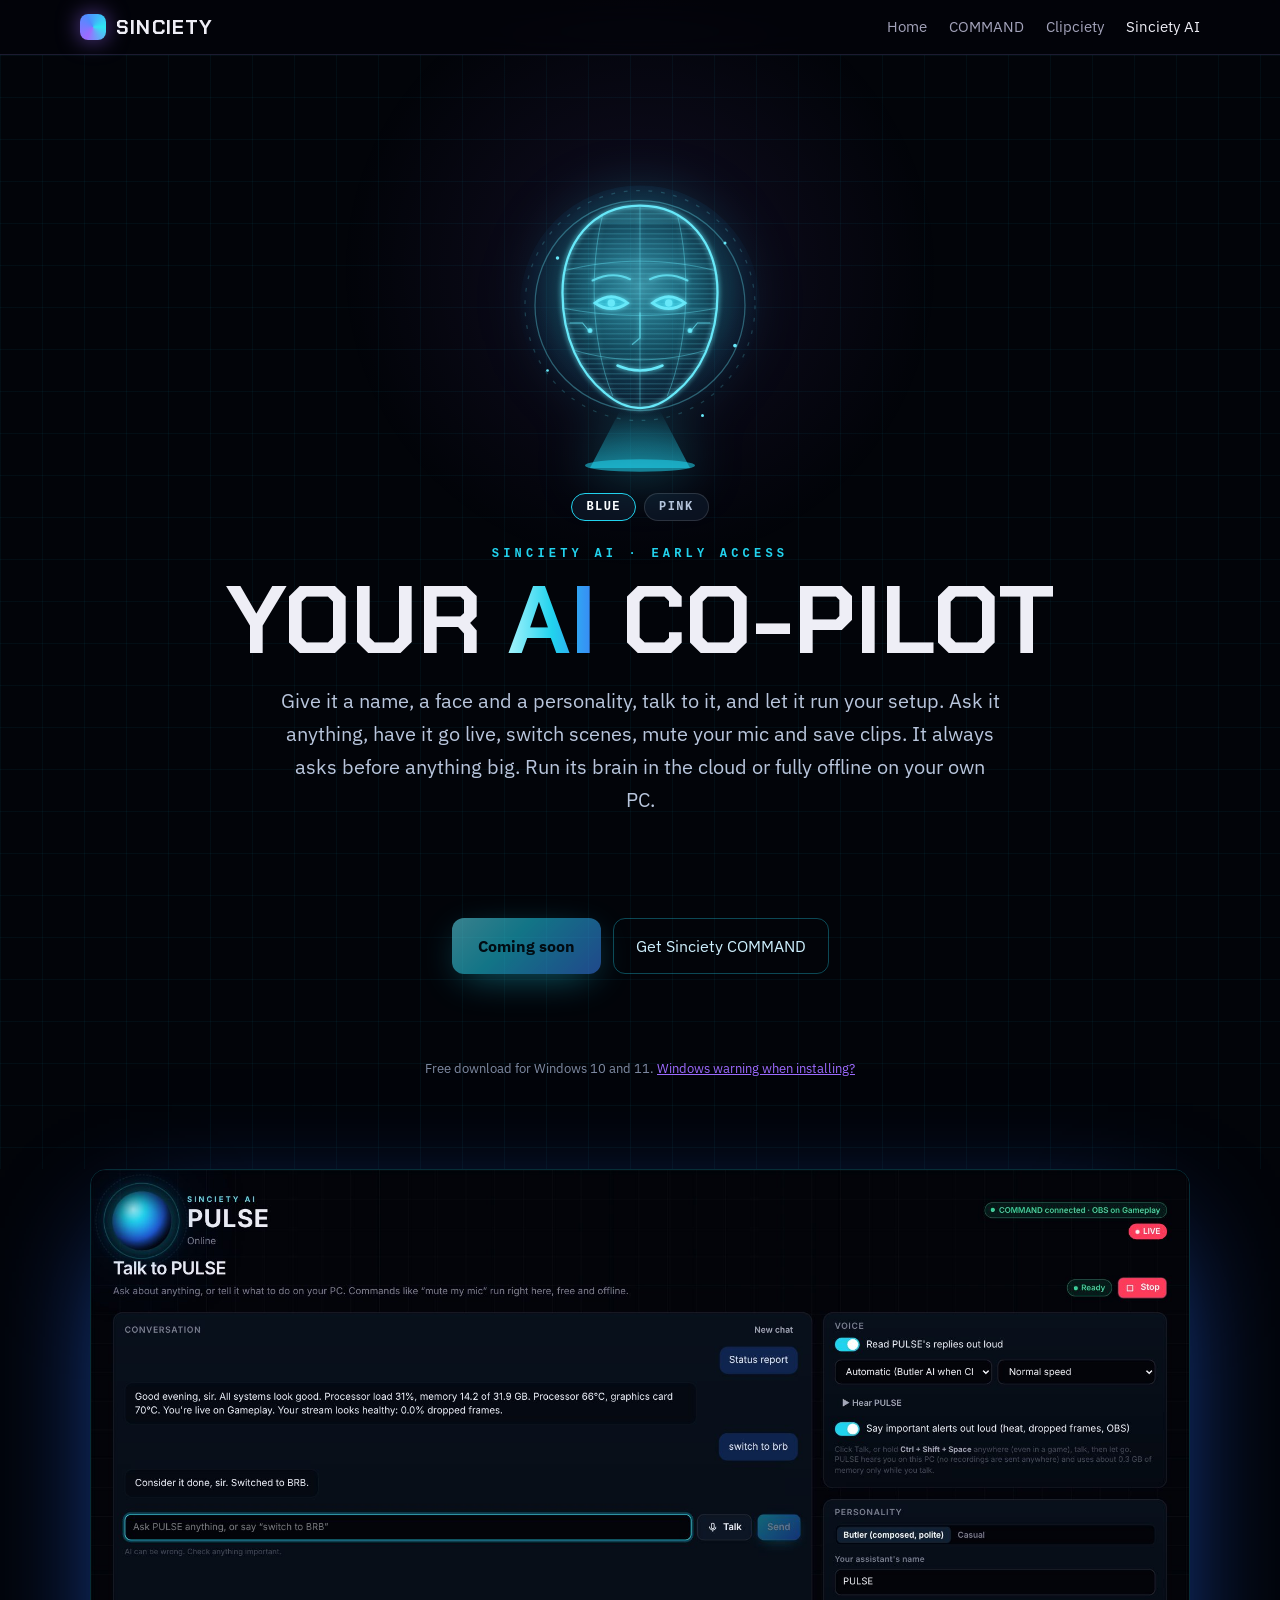
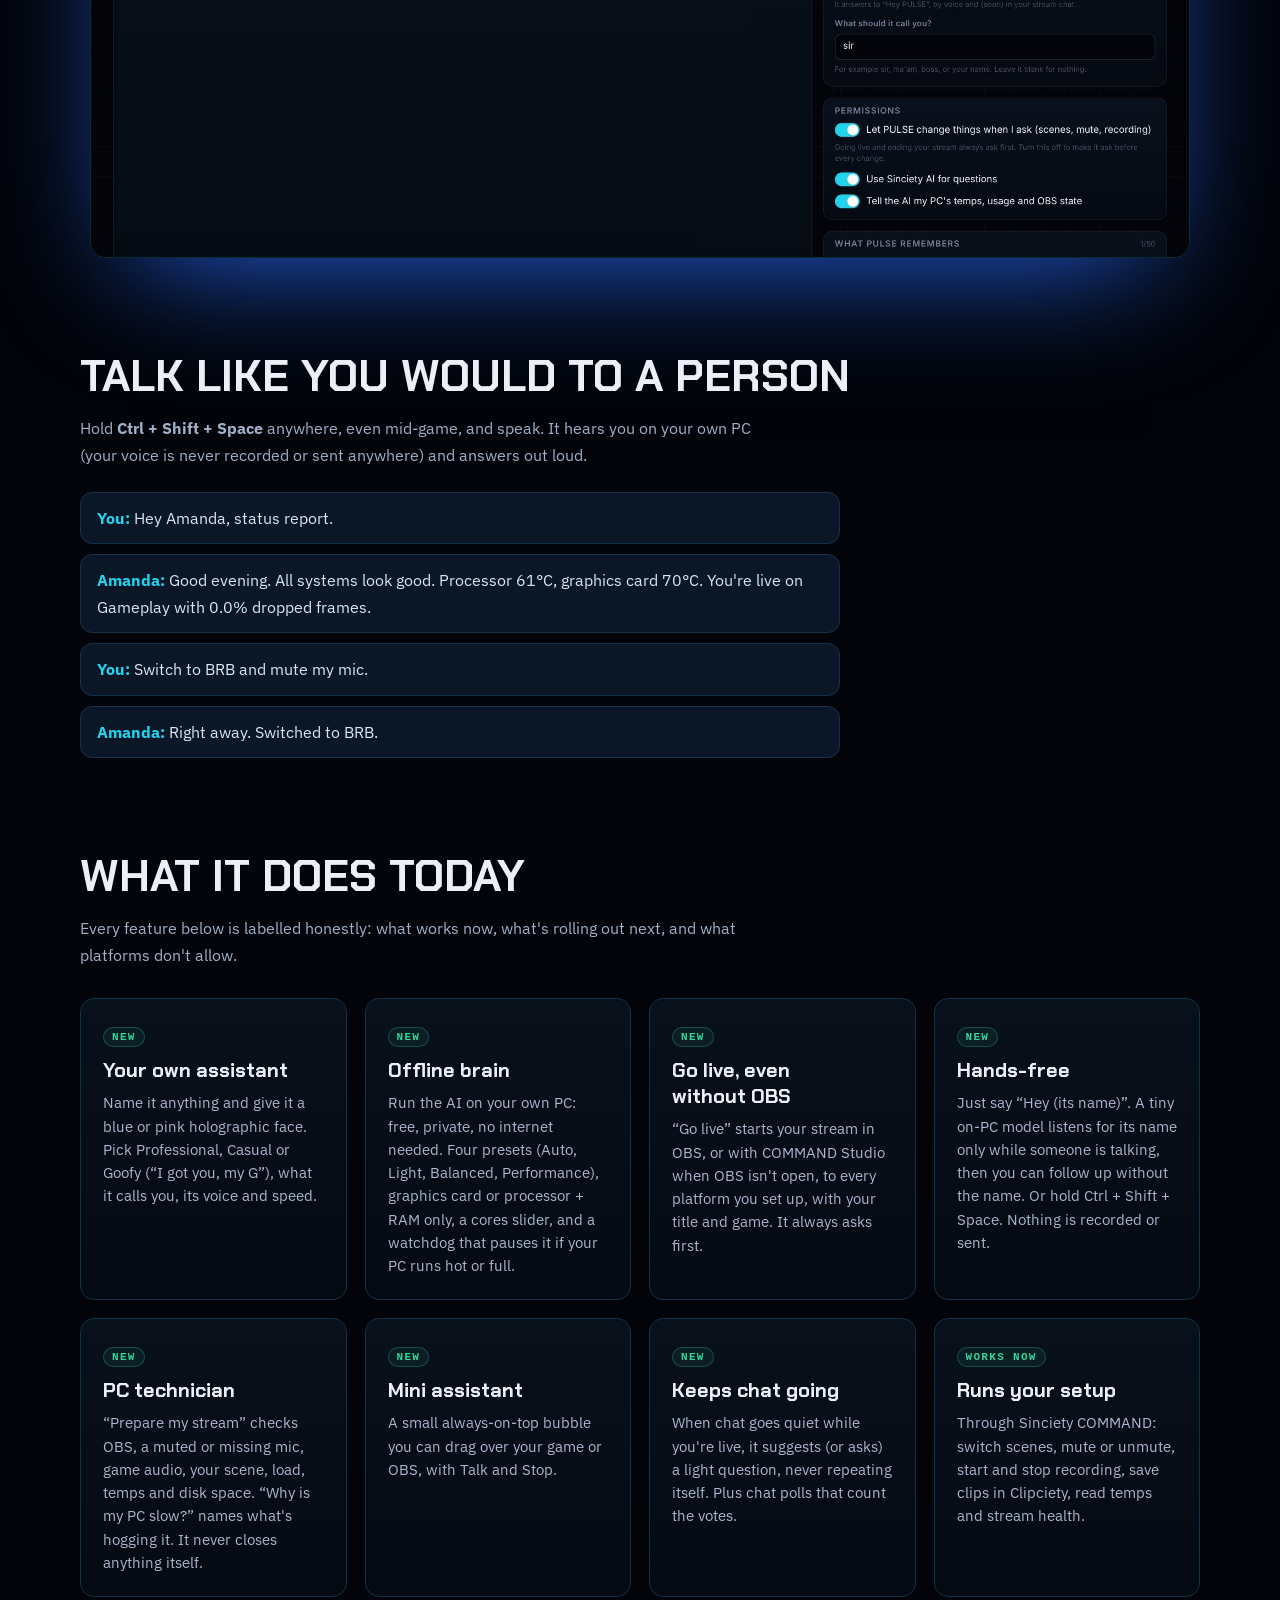
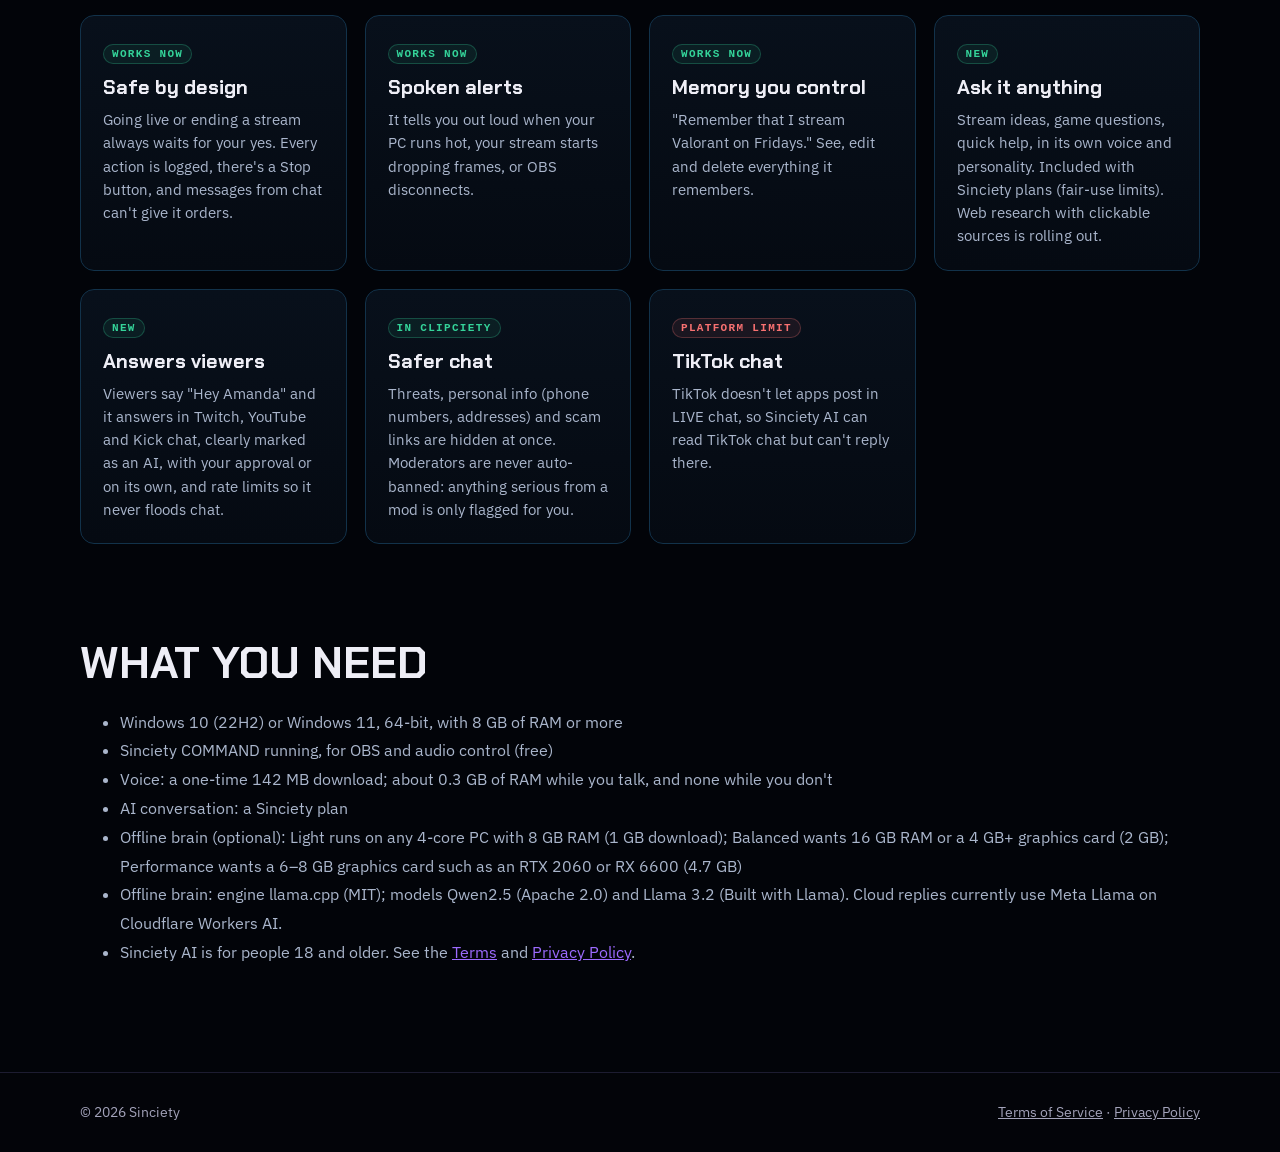
==== commit 743f375a: "Sinciety AI page: holographic face (blue/pink), offline brain, Goofy style, go live without OBS Co-A" ====
--- a/ai/index.html
+++ b/ai/index.html
@@ -16,13 +16,27 @@
     body { background: #020409; }
     .ai-hero { position: relative; overflow: hidden; padding: clamp(60px, 10vw, 130px) 0 clamp(40px, 6vw, 80px); text-align: center;
       background-image: linear-gradient(#22d3ee0d 1px, transparent 1px), linear-gradient(90deg, #22d3ee0d 1px, transparent 1px); background-size: 42px 42px; }
-    .orb { width: clamp(150px, 22vw, 230px); aspect-ratio: 1; border-radius: 50%; margin: 0 auto 34px; position: relative;
-      background: radial-gradient(circle at 35% 30%, #a5f3fc 0%, #22d3ee 22%, #2563eb 55%, #020409 78%);
-      box-shadow: 0 0 60px -6px #22d3eeaa, 0 0 200px -30px #2563eb, inset 0 0 40px #020409; animation: breathe 4s ease-in-out infinite; }
-    .orb::before, .orb::after { content: ""; position: absolute; inset: -14%; border-radius: 50%; border: 1px solid #22d3ee55; animation: spin 14s linear infinite; }
-    .orb::after { inset: -30%; border: 1px dashed #3b82f633; animation-duration: 28s; animation-direction: reverse; }
-    @keyframes breathe { 50% { transform: scale(1.04) } } @keyframes spin { to { transform: rotate(360deg) } }
-    @media (prefers-reduced-motion: reduce) { .orb, .orb::before, .orb::after { animation: none } }
+    .holo { width: clamp(170px, 24vw, 250px); margin: 0 auto 22px; --h1: #67e8f9; --h2: #22d3ee; --h3: #2563eb; filter: drop-shadow(0 0 26px color-mix(in srgb, var(--h2) 60%, transparent)); }
+    .holo[data-c="pink"] { --h1: #f9a8d4; --h2: #ec4899; --h3: #a855f7; }
+    .holo svg { width: 100%; height: auto; display: block; overflow: visible; }
+    .holo .hd { animation: hf-float 5s ease-in-out infinite, hf-flicker 7s steps(1) infinite; }
+    .holo .ey { animation: hf-blink 5.5s infinite; transform-origin: 100px 96px; }
+    .holo .mo { animation: hf-talk 2.6s ease-in-out infinite; transform-origin: 100px 146px; }
+    .holo .rg { animation: spin 30s linear infinite; transform-origin: 100px 98px; }
+    .holo .sw { animation: hf-sweep 3.2s linear infinite; }
+    .holo .mt circle { animation: hf-mote 4s ease-in-out infinite; } .holo .mt circle:nth-child(2n) { animation-delay: -2s; }
+    @keyframes spin { to { transform: rotate(360deg) } }
+    @keyframes hf-float { 50% { transform: translateY(-6px) } }
+    @keyframes hf-flicker { 0%, 61%, 63%, 100% { opacity: 1 } 62% { opacity: .55 } }
+    @keyframes hf-blink { 0%, 92%, 100% { transform: scaleY(1) } 95% { transform: scaleY(.1) } }
+    @keyframes hf-talk { 0%, 55%, 100% { transform: scaleY(1) } 60%, 70%, 80% { transform: scaleY(2.4) } 65%, 75% { transform: scaleY(.7) } }
+    @keyframes hf-sweep { from { transform: translateY(0) } to { transform: translateY(170px) } }
+    @keyframes hf-mote { 0%, 100% { opacity: .2; transform: translateY(0) } 50% { opacity: 1; transform: translateY(-6px) } }
+    @media (prefers-reduced-motion: reduce) { .holo * { animation: none !important } }
+    .holo-pick { display: flex; gap: 8px; justify-content: center; margin: 0 0 26px; }
+    .holo-pick button { font: 600 12px var(--mono, monospace); letter-spacing: .12em; padding: 6px 14px; border-radius: 999px; border: 1px solid #ffffff22; background: #0b1220; color: #b9c6dd; cursor: pointer; }
+    .holo-pick button[aria-pressed="true"] { border-color: var(--cyan); color: #fff; }
+    .holo-pick button[data-c="pink"][aria-pressed="true"] { border-color: #ec4899; }
     .ai-hero .eyebrow { font: 600 12px var(--mono, monospace); letter-spacing: .35em; color: var(--cyan); }
     .ai-hero h1 { font: 700 clamp(44px, 8vw, 96px)/.95 "Chakra Petch", sans-serif; text-transform: uppercase; margin: 14px 0 18px; }
     .ai-hero h1 span { background: linear-gradient(90deg, #a5f3fc, #22d3ee, #3b82f6); -webkit-background-clip: text; background-clip: text; color: transparent; }
@@ -66,10 +80,38 @@
   <main>
     <section class="ai-hero">
       <div class="wrap">
-        <div class="orb" aria-hidden="true"></div>
+        <div class="holo" id="holo" data-c="blue" aria-hidden="true"><svg viewBox="0 0 200 230">
+          <defs>
+            <radialGradient id="hg" cx="50%" cy="42%" r="55%"><stop offset="0" stop-opacity=".45" style="stop-color:var(--h1)"/><stop offset=".6" stop-opacity=".12" style="stop-color:var(--h2)"/><stop offset="1" stop-opacity="0" style="stop-color:var(--h3)"/></radialGradient>
+            <linearGradient id="hc" x1="0" y1="1" x2="0" y2="0"><stop offset="0" stop-opacity=".55" style="stop-color:var(--h2)"/><stop offset="1" stop-opacity="0" style="stop-color:var(--h2)"/></linearGradient>
+            <pattern id="hs" width="4" height="4" patternUnits="userSpaceOnUse"><rect width="4" height="1.2" opacity=".16" style="fill:var(--h1)"/></pattern>
+            <clipPath id="hk"><path d="M100 18c38 0 62 30 62 70 0 36-14 64-34 80-9 8-18 12-28 12s-19-4-28-12c-20-16-34-44-34-80 0-40 24-70 62-70z"/></clipPath>
+            <filter id="hf" x="-30%" y="-30%" width="160%" height="160%"><feGaussianBlur stdDeviation="2.2" result="b"/><feMerge><feMergeNode in="b"/><feMergeNode in="SourceGraphic"/></feMerge></filter>
+          </defs>
+          <path d="M60 228 L84 182 H116 L140 228 Z" fill="url(#hc)"/><ellipse cx="100" cy="226" rx="44" ry="5" opacity=".55" style="fill:var(--h2)"/>
+          <g class="hd">
+            <circle cx="100" cy="98" r="96" fill="url(#hg)"/>
+            <g class="rg" fill="none" style="stroke:var(--h1)"><circle cx="100" cy="98" r="84" stroke-opacity=".35"/><circle cx="100" cy="98" r="92" stroke-opacity=".2" stroke-dasharray="3 7"/></g>
+            <g filter="url(#hf)" fill="none" stroke-linecap="round" style="stroke:var(--h1)">
+              <path d="M100 18c38 0 62 30 62 70 0 36-14 64-34 80-9 8-18 12-28 12s-19-4-28-12c-20-16-34-44-34-80 0-40 24-70 62-70z" stroke-width="1.8"/>
+              <g stroke-width=".7" stroke-opacity=".45"><path d="M100 18v162"/><path d="M70 26c-10 40-10 100 8 144"/><path d="M130 26c10 40 10 100-8 144"/><path d="M40 70c40-10 80-10 120 0"/><path d="M38 100c40 8 84 8 124 0"/><path d="M48 134c34 10 70 10 104 0"/></g>
+              <path d="M62 78q16-8 30-1" stroke-width="1.6" stroke-opacity=".8"/><path d="M108 77q14-7 30 1" stroke-width="1.6" stroke-opacity=".8"/>
+              <g class="ey" stroke-width="2.2"><path d="M64 96q13-10 26 0q-13 9-26 0z" fill-opacity=".35" style="fill:var(--h2)"/><path d="M110 96q13-10 26 0q-13 9-26 0z" fill-opacity=".35" style="fill:var(--h2)"/><circle cx="77" cy="96" r="3" stroke="none" style="fill:var(--h1)"/><circle cx="123" cy="96" r="3" stroke="none" style="fill:var(--h1)"/></g>
+              <path d="M100 104v20l-6 5" stroke-width="1.1" stroke-opacity=".6"/><path class="mo" d="M82 146q18 8 36 0" stroke-width="2"/>
+              <g stroke-width=".9" stroke-opacity=".7"><path d="M44 112h10l5 6"/><path d="M156 112h-10l-5 6"/><circle cx="60" cy="118" r="1.6" style="fill:var(--h1)"/><circle cx="140" cy="118" r="1.6" style="fill:var(--h1)"/></g>
+            </g>
+            <g clip-path="url(#hk)"><rect x="30" y="10" width="140" height="180" fill="url(#hs)"/><rect class="sw" x="30" y="10" width="140" height="22" opacity=".18" style="fill:var(--h1)"/></g>
+            <g class="mt" style="fill:var(--h1)"><circle cx="34" cy="60" r="1.4"/><circle cx="168" cy="48" r="1.2"/><circle cx="176" cy="130" r="1.5"/><circle cx="26" cy="150" r="1.1"/><circle cx="150" cy="186" r="1.2"/></g>
+          </g>
+        </svg></div>
+        <div class="holo-pick" role="group" aria-label="Hologram colour"><button type="button" data-c="blue" aria-pressed="true">BLUE</button><button type="button" data-c="pink" aria-pressed="false">PINK</button></div>
+        <script>
+          (function () { var h = document.getElementById('holo'), b = document.querySelectorAll('.holo-pick button');
+            b.forEach(function (x) { x.addEventListener('click', function () { h.dataset.c = x.dataset.c; b.forEach(function (y) { y.setAttribute('aria-pressed', String(y === x)); }); }); }); })();
+        </script>
         <div class="eyebrow">SINCIETY AI · EARLY ACCESS</div>
         <h1>Your <span>AI</span> co-pilot</h1>
-        <p class="lede">Give it a name, talk to it, and let it run your setup. Sinciety AI gives status reports, switches scenes, mutes your mic and saves clips, and it always asks before anything big. Ask-it-anything conversation is rolling out next.</p>
+        <p class="lede">Give it a name, a face and a personality, talk to it, and let it run your setup. Ask it anything, have it go live, switch scenes, mute your mic and save clips. It always asks before anything big. Run its brain in the cloud or fully offline on your own PC.</p>
         <div class="cta">
           <a class="btn-ai" id="dl" href="https://downloads.sinciety.org/ai" aria-disabled="true">Coming soon</a>
           <a class="btn-line" href="../command/">Get Sinciety COMMAND</a>
@@ -98,7 +140,9 @@
         <h2>What it does today</h2>
         <p class="sub">Every feature below is labelled honestly: what works now, what's rolling out next, and what platforms don't allow.</p>
         <div class="grid3">
-          <div class="tile"><span class="tag now">WORKS NOW</span><h3>Your own assistant</h3><p>Name it anything. Pick a composed butler style or casual, and what it calls you. Choose its voice and speed.</p></div>
+          <div class="tile"><span class="tag now">NEW</span><h3>Your own assistant</h3><p>Name it anything and give it a blue or pink holographic face. Pick Professional, Casual or Goofy (“I got you, my G”), what it calls you, its voice and speed.</p></div>
+          <div class="tile"><span class="tag now">NEW</span><h3>Offline brain</h3><p>Run the AI on your own PC: free, private, no internet needed. Four presets (Auto, Light, Balanced, Performance), graphics card or processor + RAM only, a cores slider, and a watchdog that pauses it if your PC runs hot or full.</p></div>
+          <div class="tile"><span class="tag now">NEW</span><h3>Go live, even without OBS</h3><p>“Go live” starts your stream in OBS, or with COMMAND Studio when OBS isn't open, to every platform you set up, with your title and game. It always asks first.</p></div>
           <div class="tile"><span class="tag now">NEW</span><h3>Hands-free</h3><p>Just say “Hey (its name)”. A tiny on-PC model listens for its name only while someone is talking, then you can follow up without the name. Or hold Ctrl + Shift + Space. Nothing is recorded or sent.</p></div>
           <div class="tile"><span class="tag now">NEW</span><h3>PC technician</h3><p>“Prepare my stream” checks OBS, a muted or missing mic, game audio, your scene, load, temps and disk space. “Why is my PC slow?” names what's hogging it. It never closes anything itself.</p></div>
           <div class="tile"><span class="tag now">NEW</span><h3>Mini assistant</h3><p>A small always-on-top bubble you can drag over your game or OBS, with Talk and Stop.</p></div>
@@ -107,8 +151,8 @@
           <div class="tile"><span class="tag now">WORKS NOW</span><h3>Safe by design</h3><p>Going live or ending a stream always waits for your yes. Every action is logged, there's a Stop button, and messages from chat can't give it orders.</p></div>
           <div class="tile"><span class="tag now">WORKS NOW</span><h3>Spoken alerts</h3><p>It tells you out loud when your PC runs hot, your stream starts dropping frames, or OBS disconnects.</p></div>
           <div class="tile"><span class="tag now">WORKS NOW</span><h3>Memory you control</h3><p>"Remember that I stream Valorant on Fridays." See, edit and delete everything it remembers.</p></div>
-          <div class="tile"><span class="tag soon">ROLLING OUT</span><h3>Ask it anything</h3><p>Conversation and web research with clickable sources, included with Sinciety plans and fair-use limits.</p></div>
-          <div class="tile"><span class="tag soon">ROLLING OUT</span><h3>Answers viewers</h3><p>Viewers say "Hey Amanda" and it answers in Twitch, YouTube and Kick chat, clearly marked as an AI, with your approval or on its own, and rate limits so it never floods chat.</p></div>
+          <div class="tile"><span class="tag now">NEW</span><h3>Ask it anything</h3><p>Stream ideas, game questions, quick help, in its own voice and personality. Included with Sinciety plans (fair-use limits). Web research with clickable sources is rolling out.</p></div>
+          <div class="tile"><span class="tag now">NEW</span><h3>Answers viewers</h3><p>Viewers say "Hey Amanda" and it answers in Twitch, YouTube and Kick chat, clearly marked as an AI, with your approval or on its own, and rate limits so it never floods chat.</p></div>
           <div class="tile"><span class="tag now">IN CLIPCIETY</span><h3>Safer chat</h3><p>Threats, personal info (phone numbers, addresses) and scam links are hidden at once. Moderators are never auto-banned: anything serious from a mod is only flagged for you.</p></div>
           <div class="tile"><span class="tag wait">PLATFORM LIMIT</span><h3>TikTok chat</h3><p>TikTok doesn't let apps post in LIVE chat, so Sinciety AI can read TikTok chat but can't reply there.</p></div>
         </div>
@@ -122,7 +166,9 @@
           <li>Windows 10 (22H2) or Windows 11, 64-bit, with 8 GB of RAM or more</li>
           <li>Sinciety COMMAND running, for OBS and audio control (free)</li>
           <li>Voice: a one-time 142 MB download; about 0.3 GB of RAM while you talk, and none while you don't</li>
-          <li>AI conversation and research: a Sinciety plan</li>
+          <li>AI conversation: a Sinciety plan</li>
+          <li>Offline brain (optional): Light runs on any 4-core PC with 8 GB RAM (1 GB download); Balanced wants 16 GB RAM or a 4 GB+ graphics card (2 GB); Performance wants a 6–8 GB graphics card such as an RTX 2060 or RX 6600 (4.7 GB)</li>
+          <li class="fine">Offline brain: engine llama.cpp (MIT); models Qwen2.5 (Apache 2.0) and Llama 3.2 (Built with Llama). Cloud replies currently use Meta Llama on Cloudflare Workers AI.</li>
           <li>Sinciety AI is for people 18 and older. See the <a href="../clipciety/terms.html">Terms</a> and <a href="../clipciety/privacy.html">Privacy Policy</a>.</li>
         </ul>
       </div>
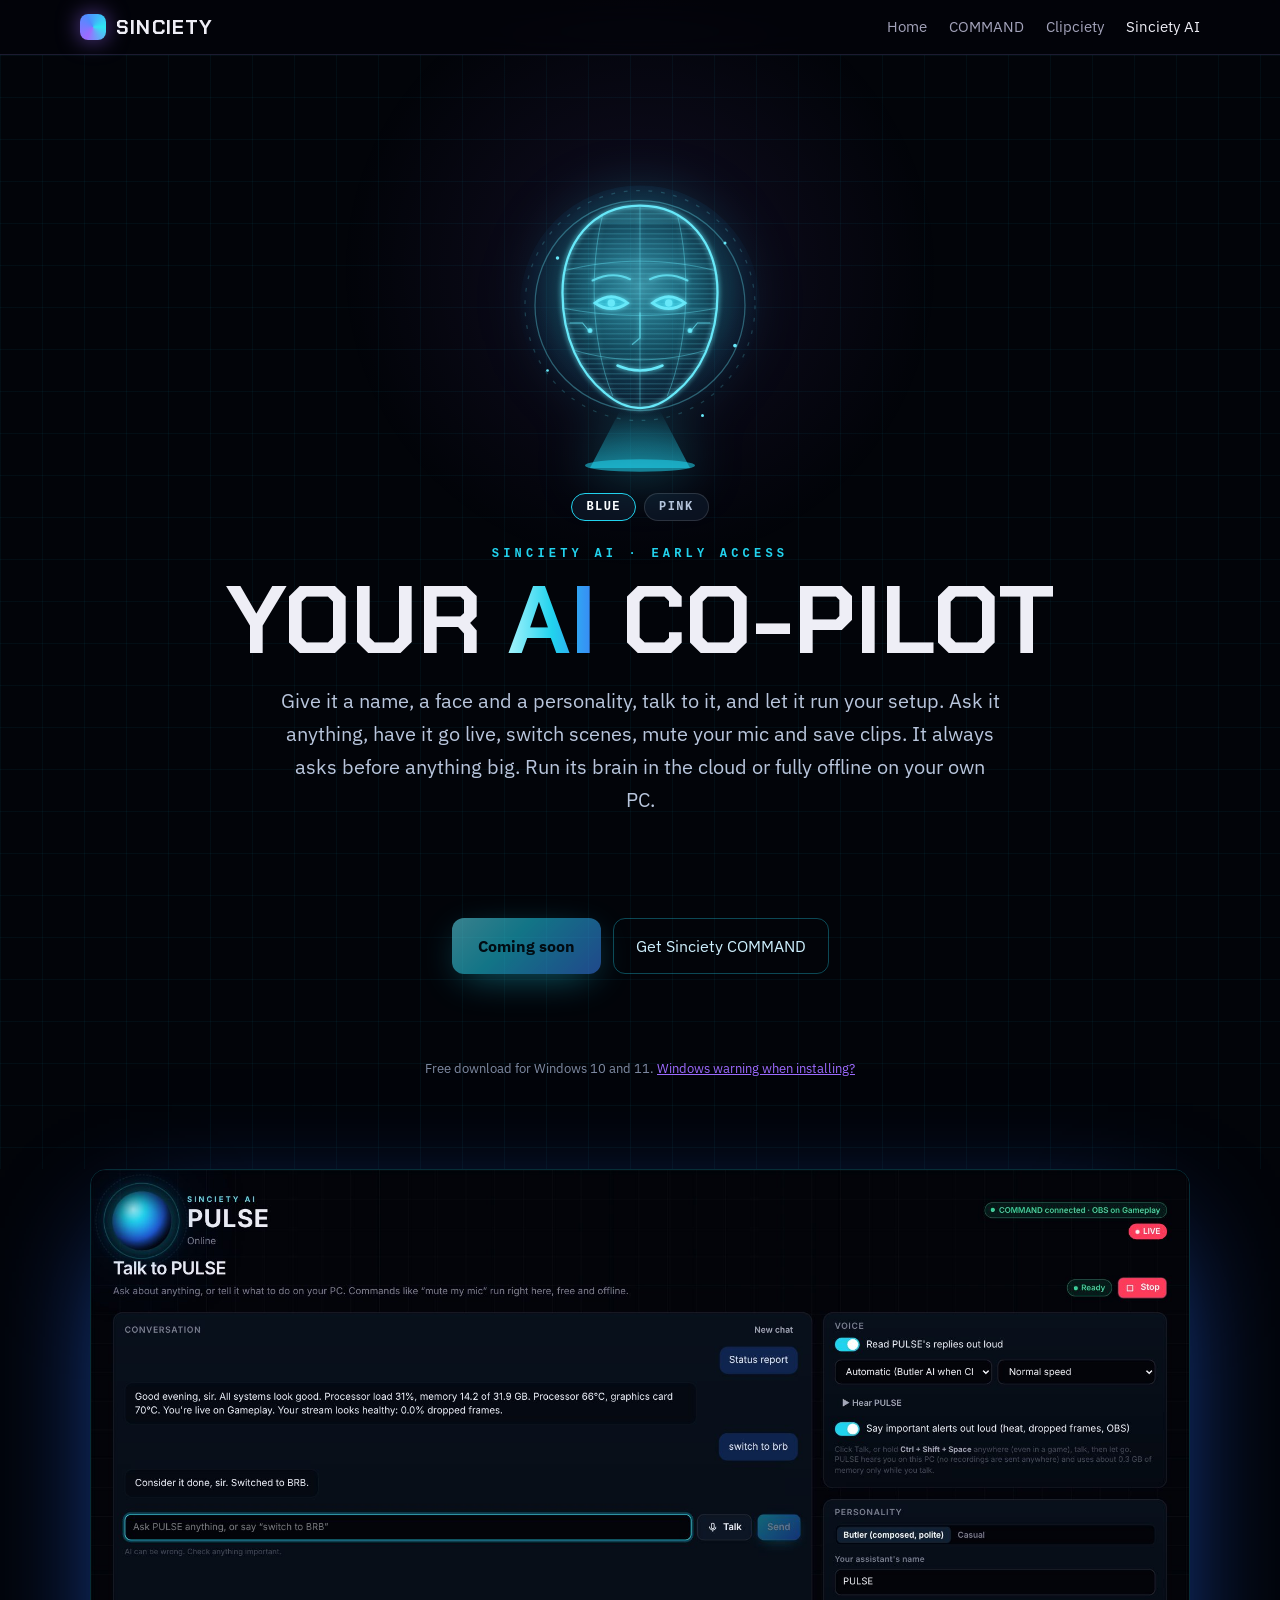
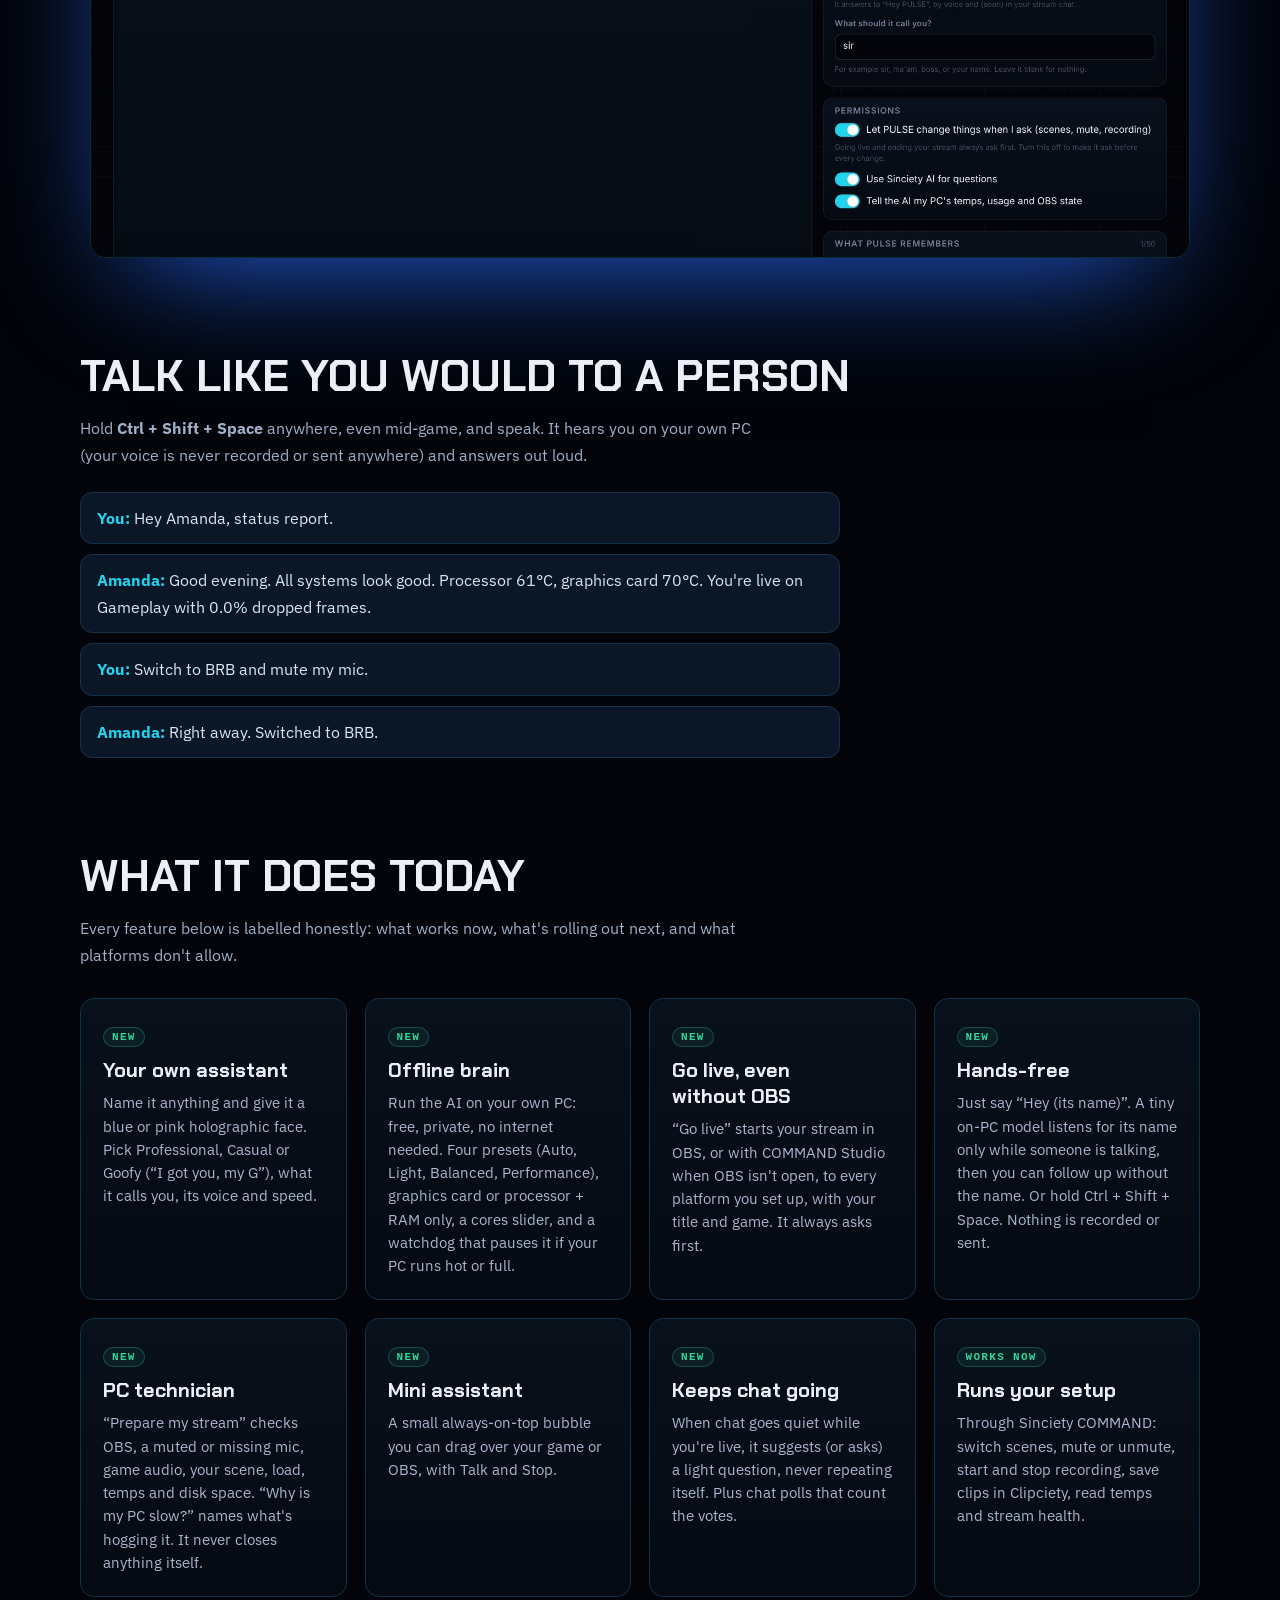
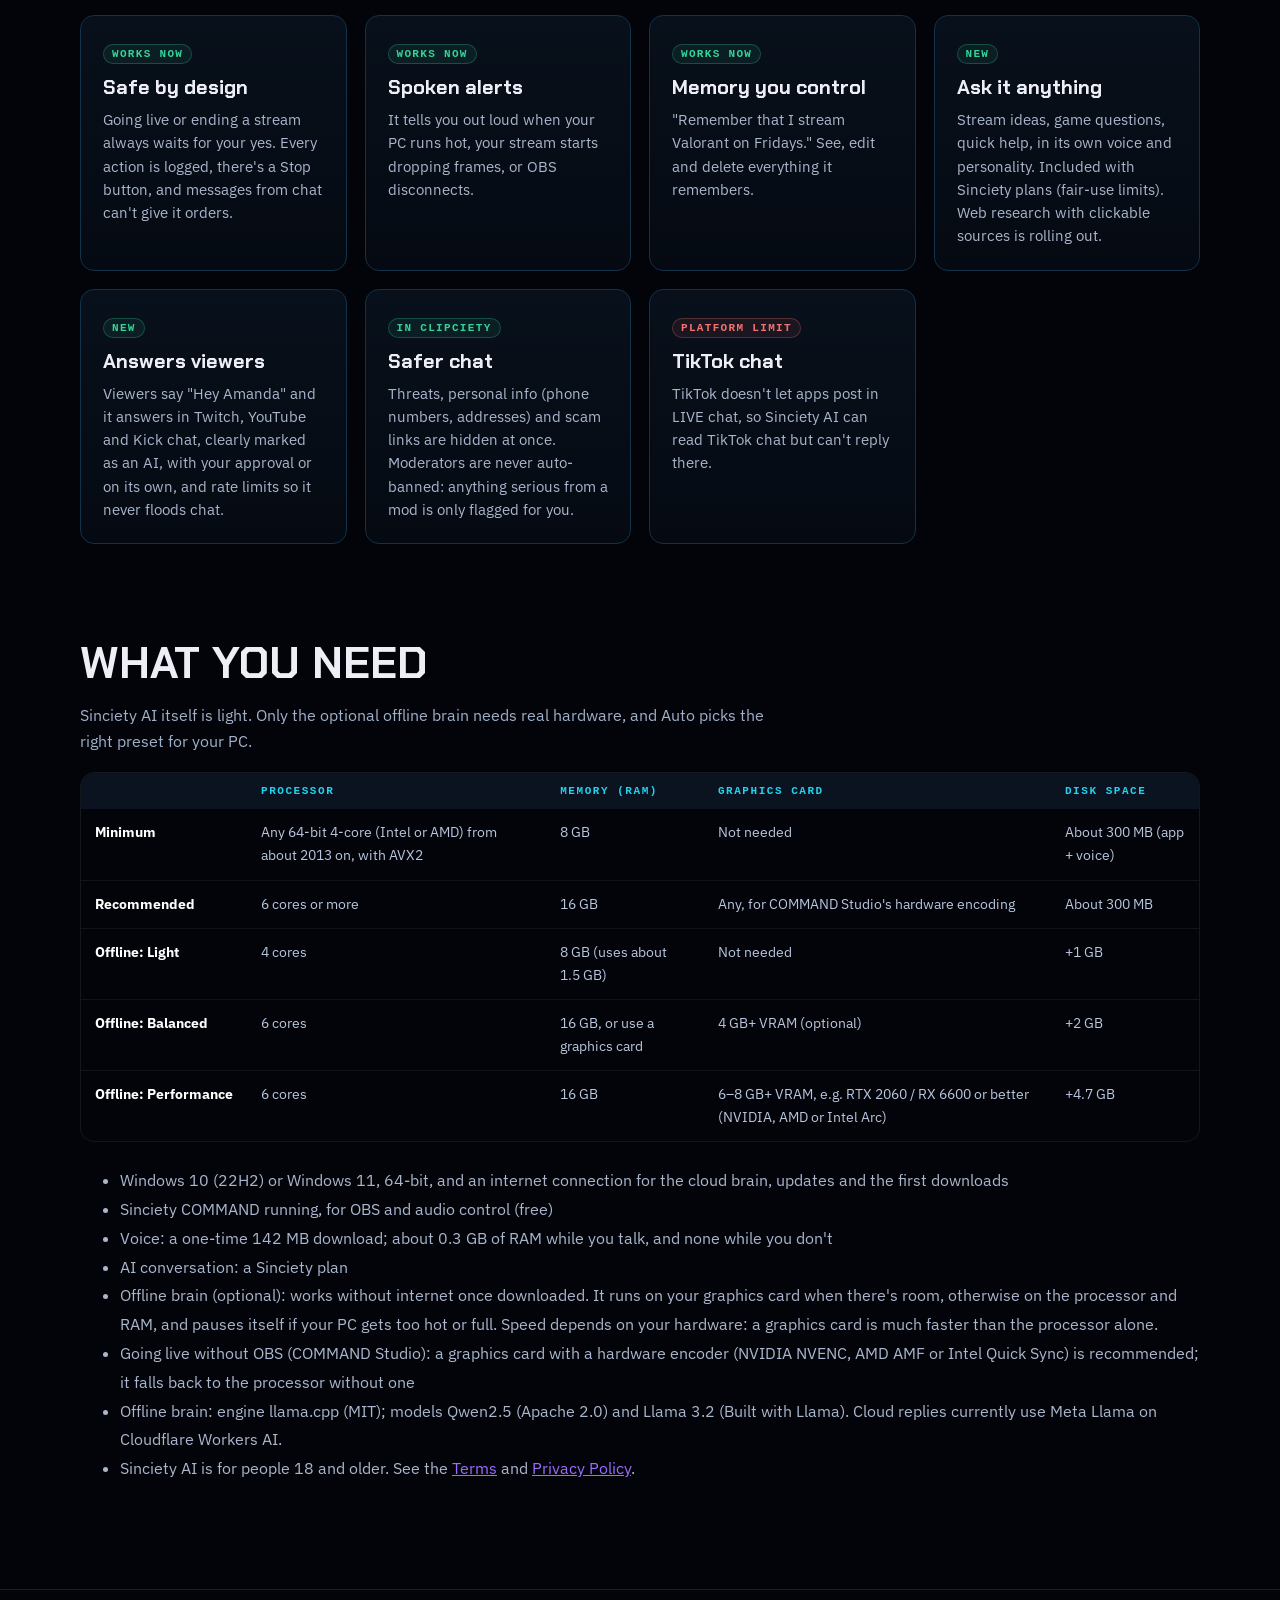
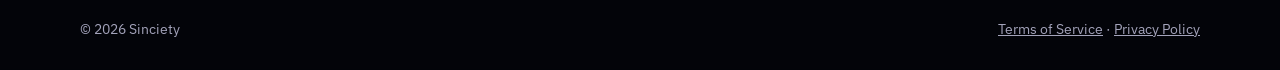
==== commit 842cdd73: "Sinciety AI page: full system requirements table Co-Authored-By: Claude Opus 5.5 <noreply@anthropic." ====
--- a/ai/index.html
+++ b/ai/index.html
@@ -64,6 +64,13 @@
     .says div { padding: 12px 16px; border-radius: 12px; background: #0b1726; border: 1px solid #16324a; color: #d5e6f5; }
     .says b { color: var(--cyan); }
     ul.req { color: #aab6cc; line-height: 1.8; }
+    .spec-wrap { overflow-x: auto; margin: 18px 0 24px; border: 1px solid #ffffff14; border-radius: 14px; }
+    table.spec { width: 100%; border-collapse: collapse; min-width: 640px; font-size: 14px; }
+    table.spec th, table.spec td { text-align: left; padding: 12px 14px; border-bottom: 1px solid #ffffff10; vertical-align: top; }
+    table.spec thead th { font: 600 11px var(--mono, monospace); letter-spacing: .14em; text-transform: uppercase; color: var(--cyan); background: #0b1220; }
+    table.spec tbody th { color: #fff; white-space: nowrap; }
+    table.spec td { color: #b9c6dd; }
+    table.spec tr:last-child th, table.spec tr:last-child td { border-bottom: 0; }
   </style>
 </head>
 <body>
@@ -162,12 +169,24 @@
     <section class="ai-sec" style="padding-top:0">
       <div class="wrap">
         <h2>What you need</h2>
+        <p class="sub">Sinciety AI itself is light. Only the optional offline brain needs real hardware, and Auto picks the right preset for your PC.</p>
+        <div class="spec-wrap"><table class="spec">
+          <thead><tr><th></th><th>Processor</th><th>Memory (RAM)</th><th>Graphics card</th><th>Disk space</th></tr></thead>
+          <tbody>
+            <tr><th>Minimum</th><td>Any 64-bit 4-core (Intel or AMD) from about 2013 on, with AVX2</td><td>8 GB</td><td>Not needed</td><td>About 300 MB (app + voice)</td></tr>
+            <tr><th>Recommended</th><td>6 cores or more</td><td>16 GB</td><td>Any, for COMMAND Studio's hardware encoding</td><td>About 300 MB</td></tr>
+            <tr><th>Offline: Light</th><td>4 cores</td><td>8 GB (uses about 1.5 GB)</td><td>Not needed</td><td>+1 GB</td></tr>
+            <tr><th>Offline: Balanced</th><td>6 cores</td><td>16 GB, or use a graphics card</td><td>4 GB+ VRAM (optional)</td><td>+2 GB</td></tr>
+            <tr><th>Offline: Performance</th><td>6 cores</td><td>16 GB</td><td>6–8 GB+ VRAM, e.g. RTX 2060 / RX 6600 or better (NVIDIA, AMD or Intel Arc)</td><td>+4.7 GB</td></tr>
+          </tbody>
+        </table></div>
         <ul class="req">
-          <li>Windows 10 (22H2) or Windows 11, 64-bit, with 8 GB of RAM or more</li>
+          <li>Windows 10 (22H2) or Windows 11, 64-bit, and an internet connection for the cloud brain, updates and the first downloads</li>
           <li>Sinciety COMMAND running, for OBS and audio control (free)</li>
           <li>Voice: a one-time 142 MB download; about 0.3 GB of RAM while you talk, and none while you don't</li>
           <li>AI conversation: a Sinciety plan</li>
-          <li>Offline brain (optional): Light runs on any 4-core PC with 8 GB RAM (1 GB download); Balanced wants 16 GB RAM or a 4 GB+ graphics card (2 GB); Performance wants a 6–8 GB graphics card such as an RTX 2060 or RX 6600 (4.7 GB)</li>
+          <li>Offline brain (optional): works without internet once downloaded. It runs on your graphics card when there's room, otherwise on the processor and RAM, and pauses itself if your PC gets too hot or full. Speed depends on your hardware: a graphics card is much faster than the processor alone.</li>
+          <li>Going live without OBS (COMMAND Studio): a graphics card with a hardware encoder (NVIDIA NVENC, AMD AMF or Intel Quick Sync) is recommended; it falls back to the processor without one</li>
           <li class="fine">Offline brain: engine llama.cpp (MIT); models Qwen2.5 (Apache 2.0) and Llama 3.2 (Built with Llama). Cloud replies currently use Meta Llama on Cloudflare Workers AI.</li>
           <li>Sinciety AI is for people 18 and older. See the <a href="../clipciety/terms.html">Terms</a> and <a href="../clipciety/privacy.html">Privacy Policy</a>.</li>
         </ul>
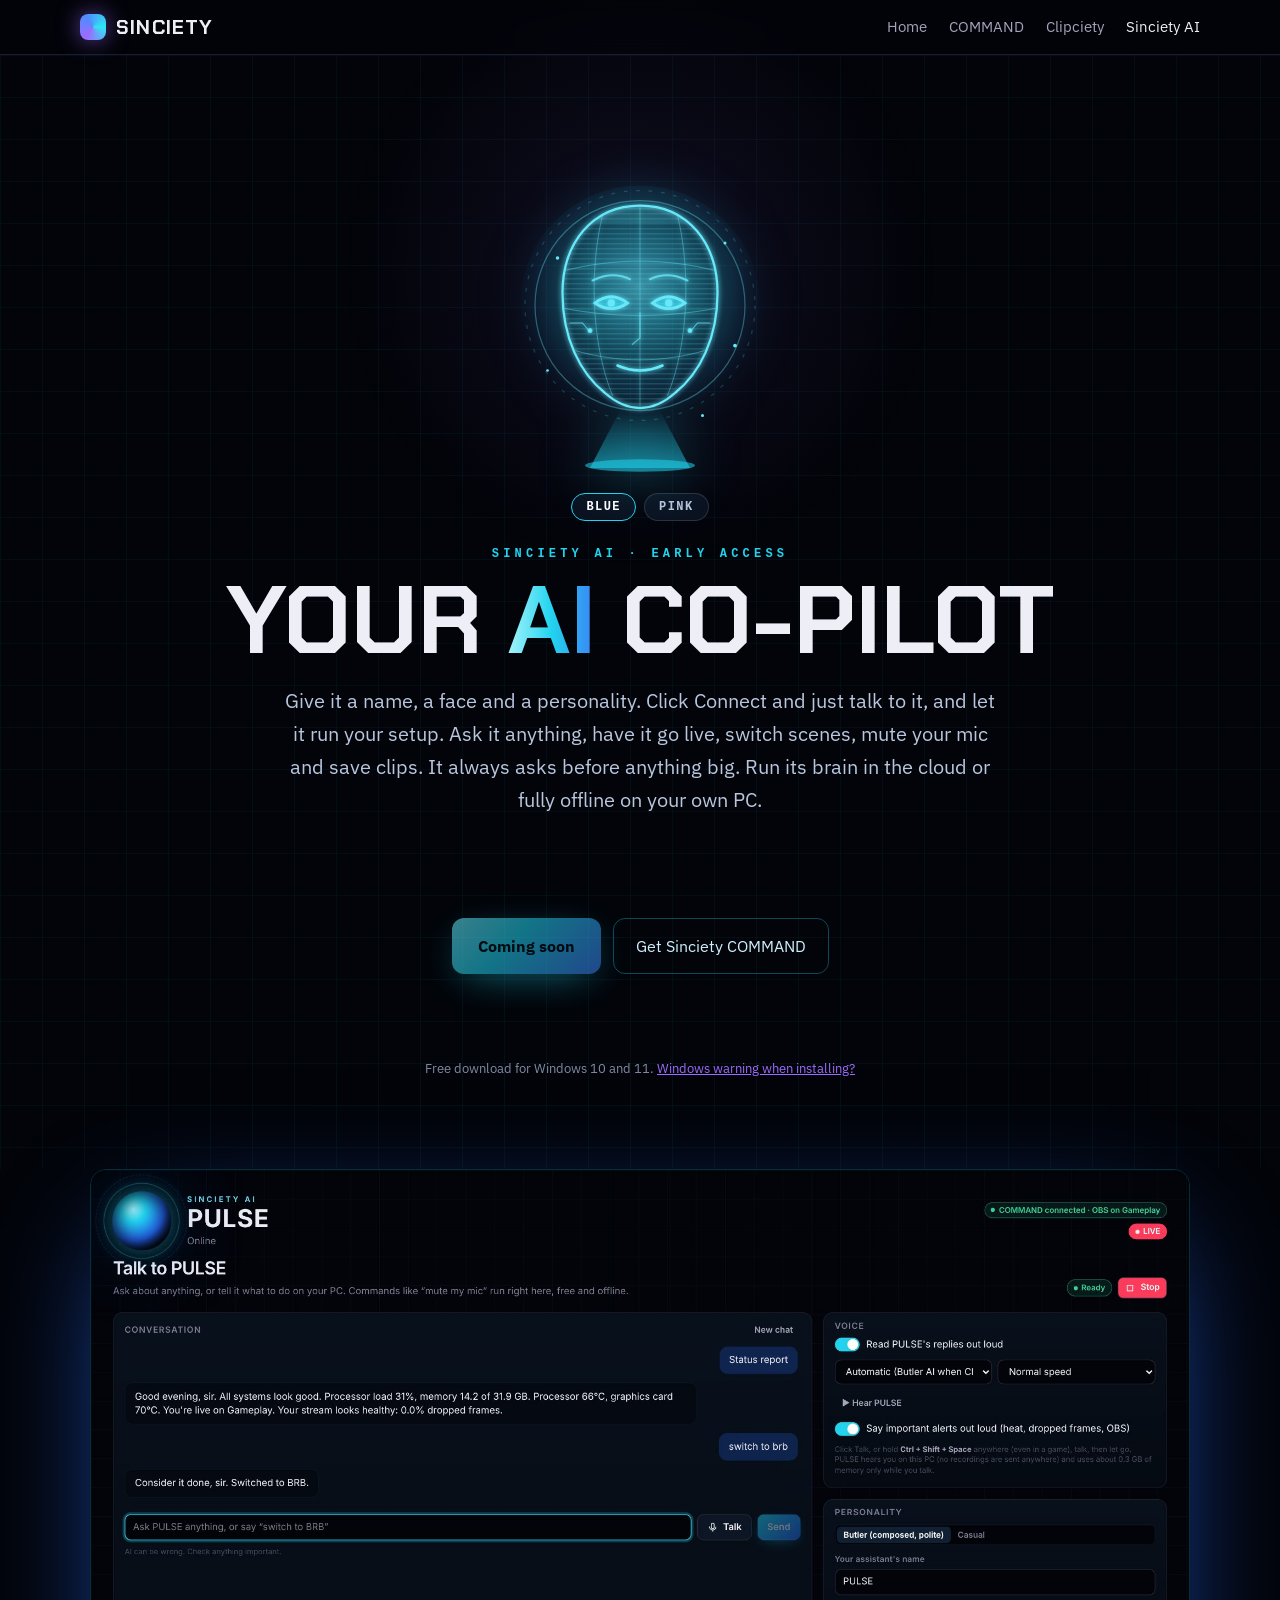
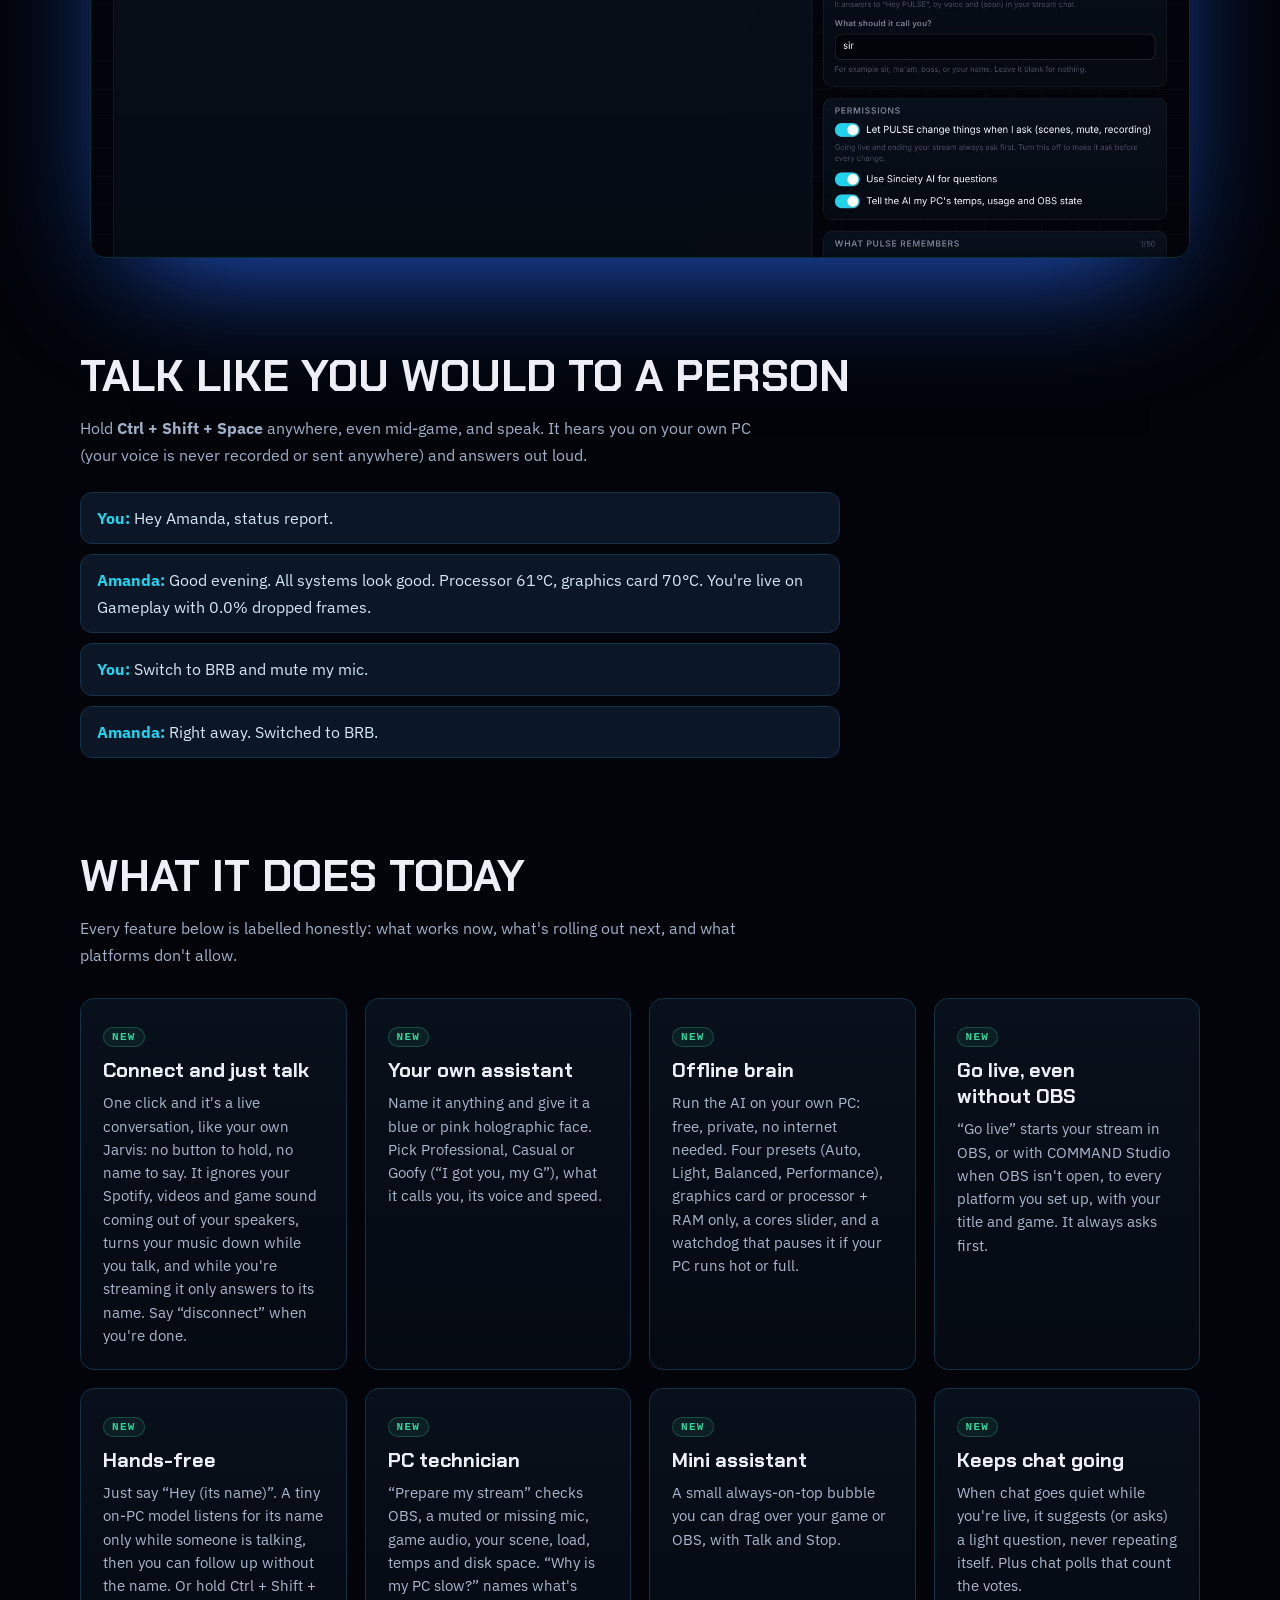
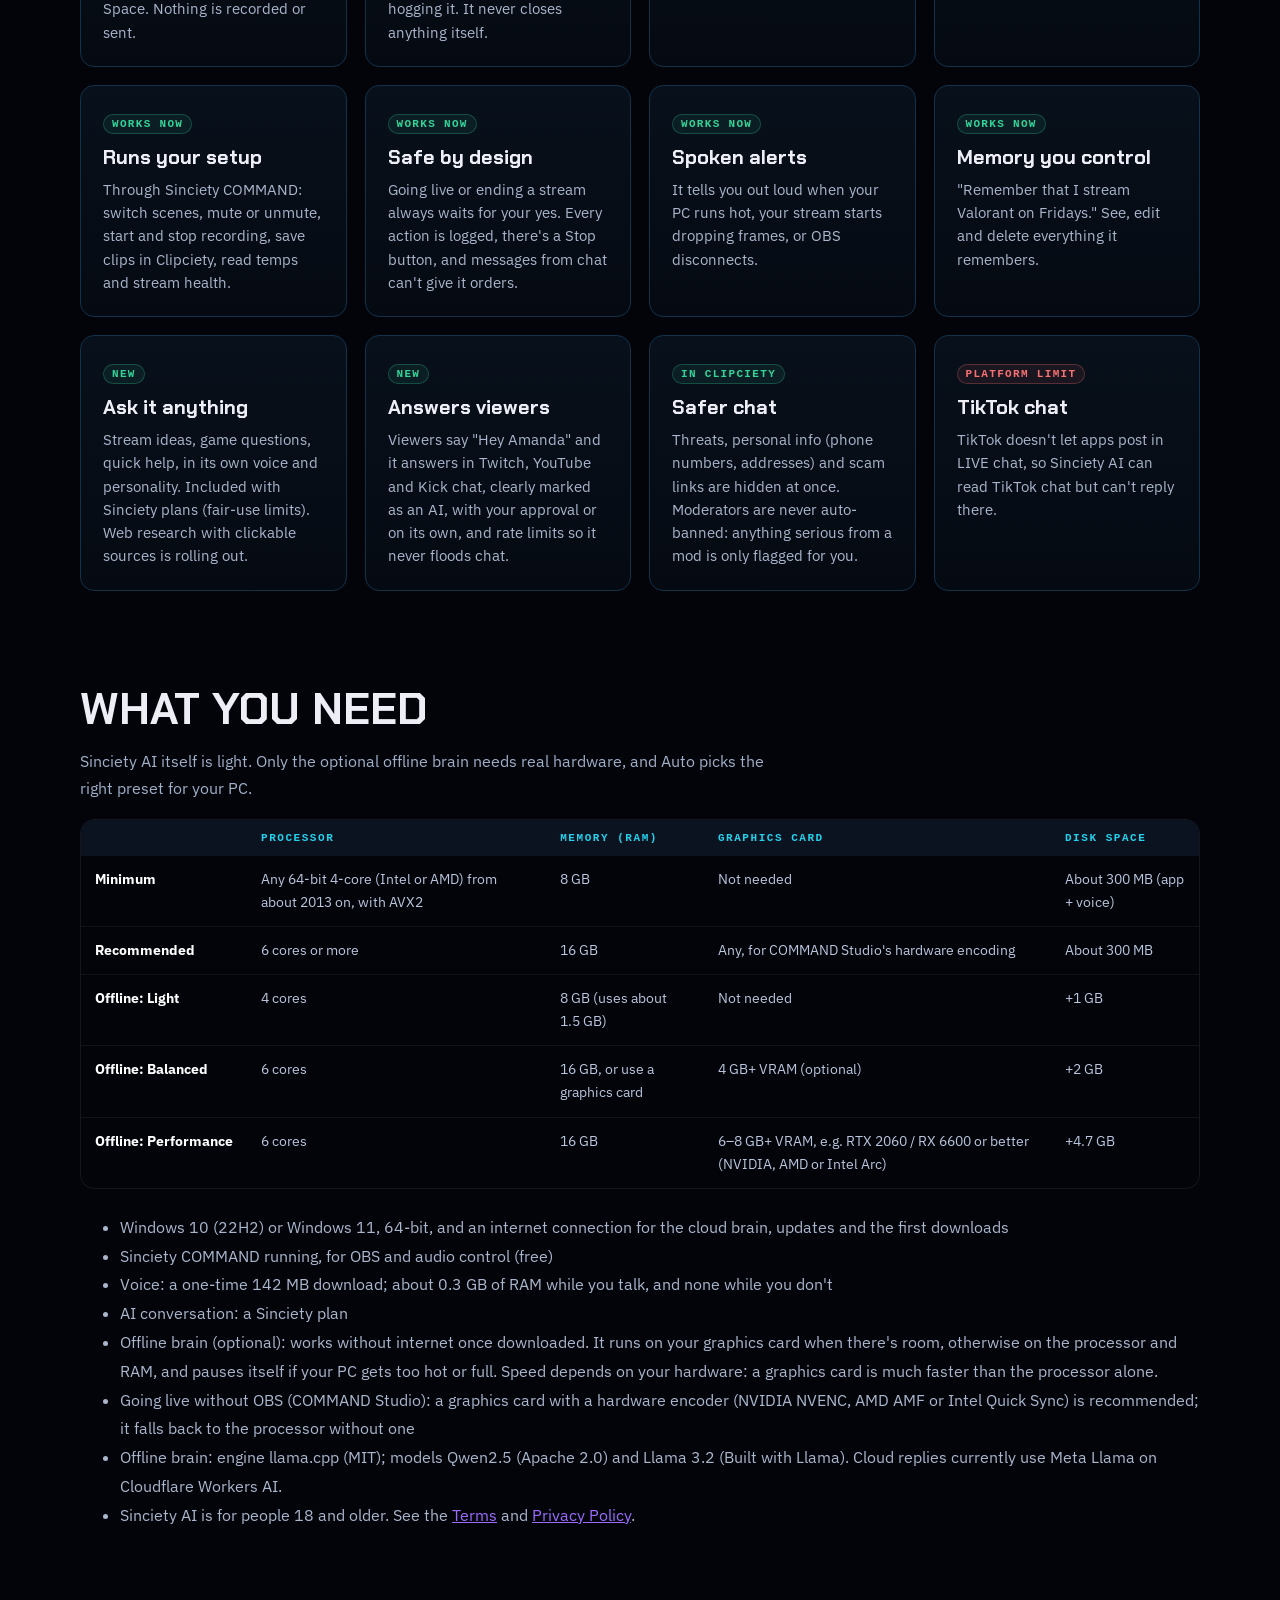
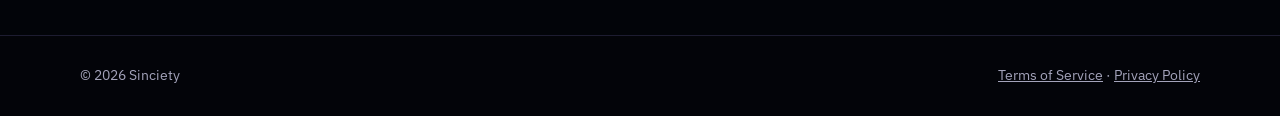
==== commit 790513ec: "Sinciety AI page: Connect (live conversation), ignores PC sound, music ducking Co-Authored-By: Claud" ====
--- a/ai/index.html
+++ b/ai/index.html
@@ -118,7 +118,7 @@
         </script>
         <div class="eyebrow">SINCIETY AI · EARLY ACCESS</div>
         <h1>Your <span>AI</span> co-pilot</h1>
-        <p class="lede">Give it a name, a face and a personality, talk to it, and let it run your setup. Ask it anything, have it go live, switch scenes, mute your mic and save clips. It always asks before anything big. Run its brain in the cloud or fully offline on your own PC.</p>
+        <p class="lede">Give it a name, a face and a personality. Click Connect and just talk to it, and let it run your setup. Ask it anything, have it go live, switch scenes, mute your mic and save clips. It always asks before anything big. Run its brain in the cloud or fully offline on your own PC.</p>
         <div class="cta">
           <a class="btn-ai" id="dl" href="https://downloads.sinciety.org/ai" aria-disabled="true">Coming soon</a>
           <a class="btn-line" href="../command/">Get Sinciety COMMAND</a>
@@ -147,6 +147,7 @@
         <h2>What it does today</h2>
         <p class="sub">Every feature below is labelled honestly: what works now, what's rolling out next, and what platforms don't allow.</p>
         <div class="grid3">
+          <div class="tile"><span class="tag now">NEW</span><h3>Connect and just talk</h3><p>One click and it's a live conversation, like your own Jarvis: no button to hold, no name to say. It ignores your Spotify, videos and game sound coming out of your speakers, turns your music down while you talk, and while you're streaming it only answers to its name. Say “disconnect” when you're done.</p></div>
           <div class="tile"><span class="tag now">NEW</span><h3>Your own assistant</h3><p>Name it anything and give it a blue or pink holographic face. Pick Professional, Casual or Goofy (“I got you, my G”), what it calls you, its voice and speed.</p></div>
           <div class="tile"><span class="tag now">NEW</span><h3>Offline brain</h3><p>Run the AI on your own PC: free, private, no internet needed. Four presets (Auto, Light, Balanced, Performance), graphics card or processor + RAM only, a cores slider, and a watchdog that pauses it if your PC runs hot or full.</p></div>
           <div class="tile"><span class="tag now">NEW</span><h3>Go live, even without OBS</h3><p>“Go live” starts your stream in OBS, or with COMMAND Studio when OBS isn't open, to every platform you set up, with your title and game. It always asks first.</p></div>
